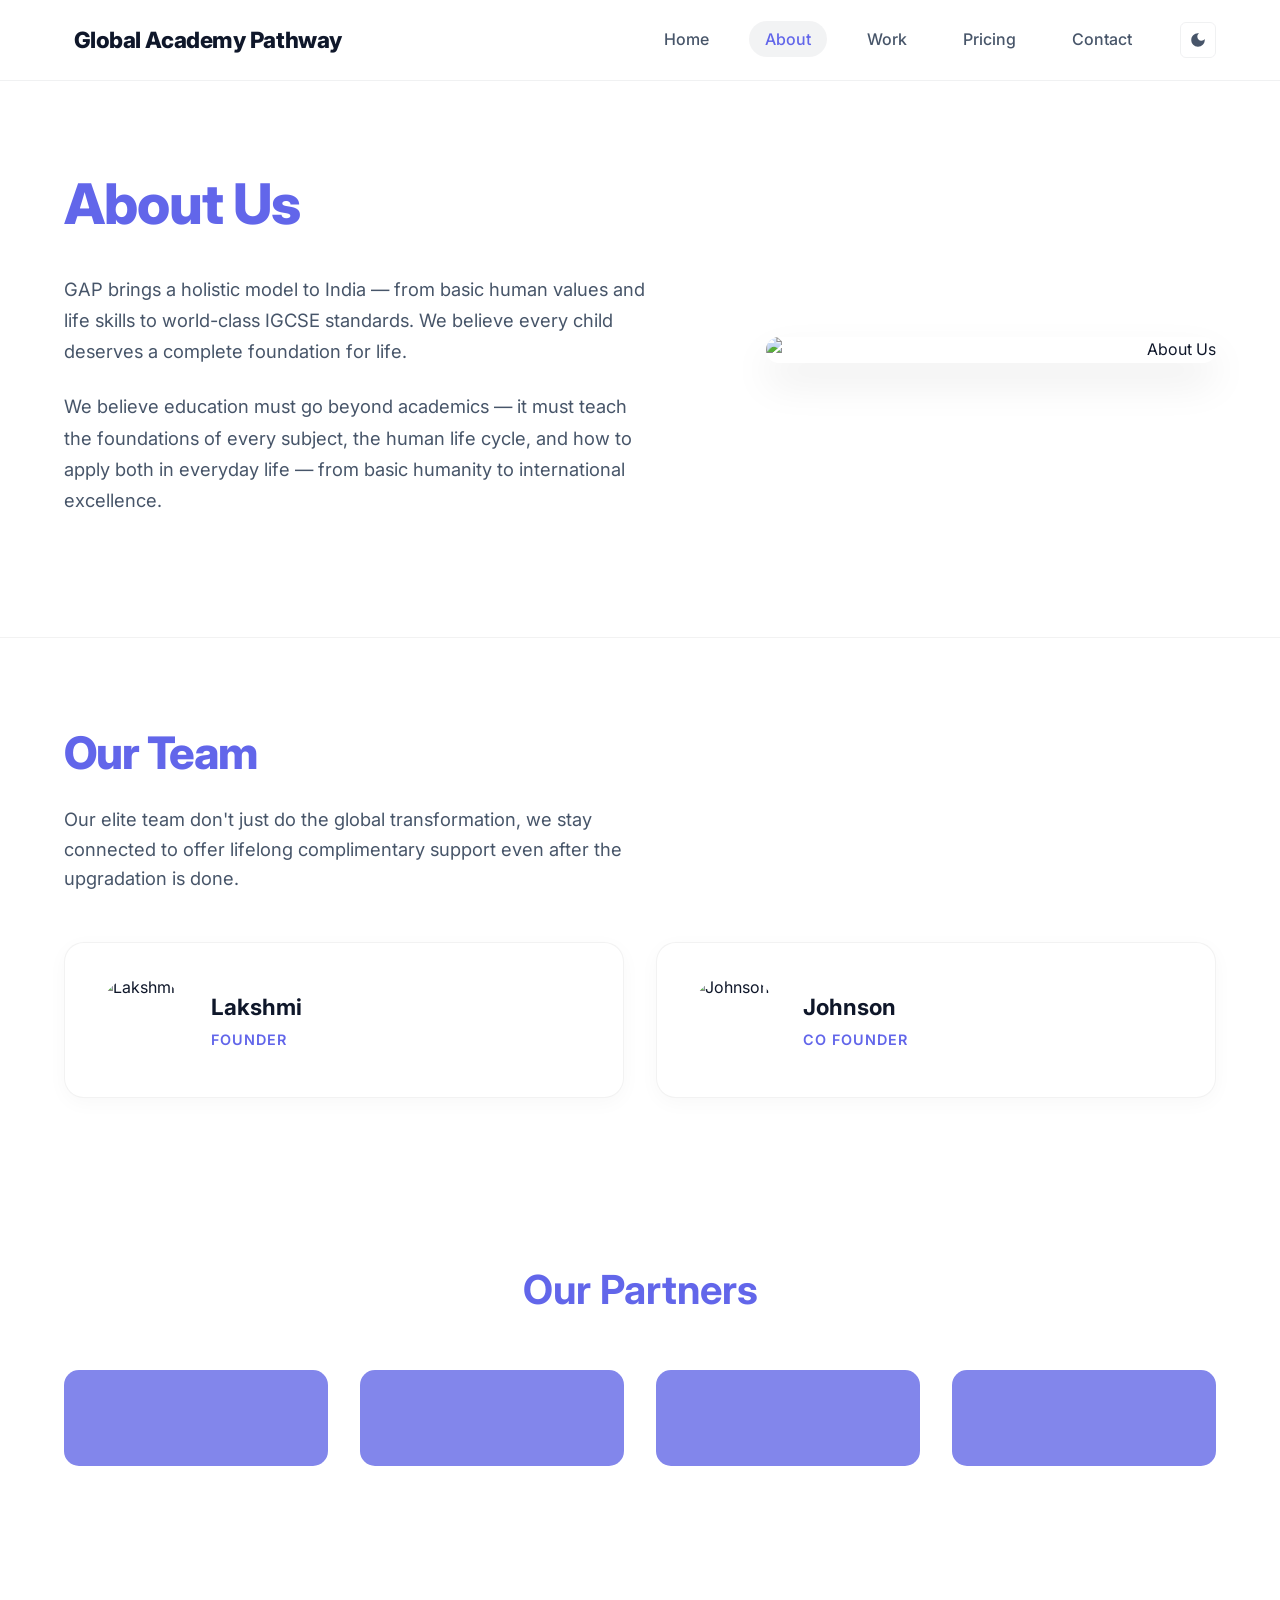
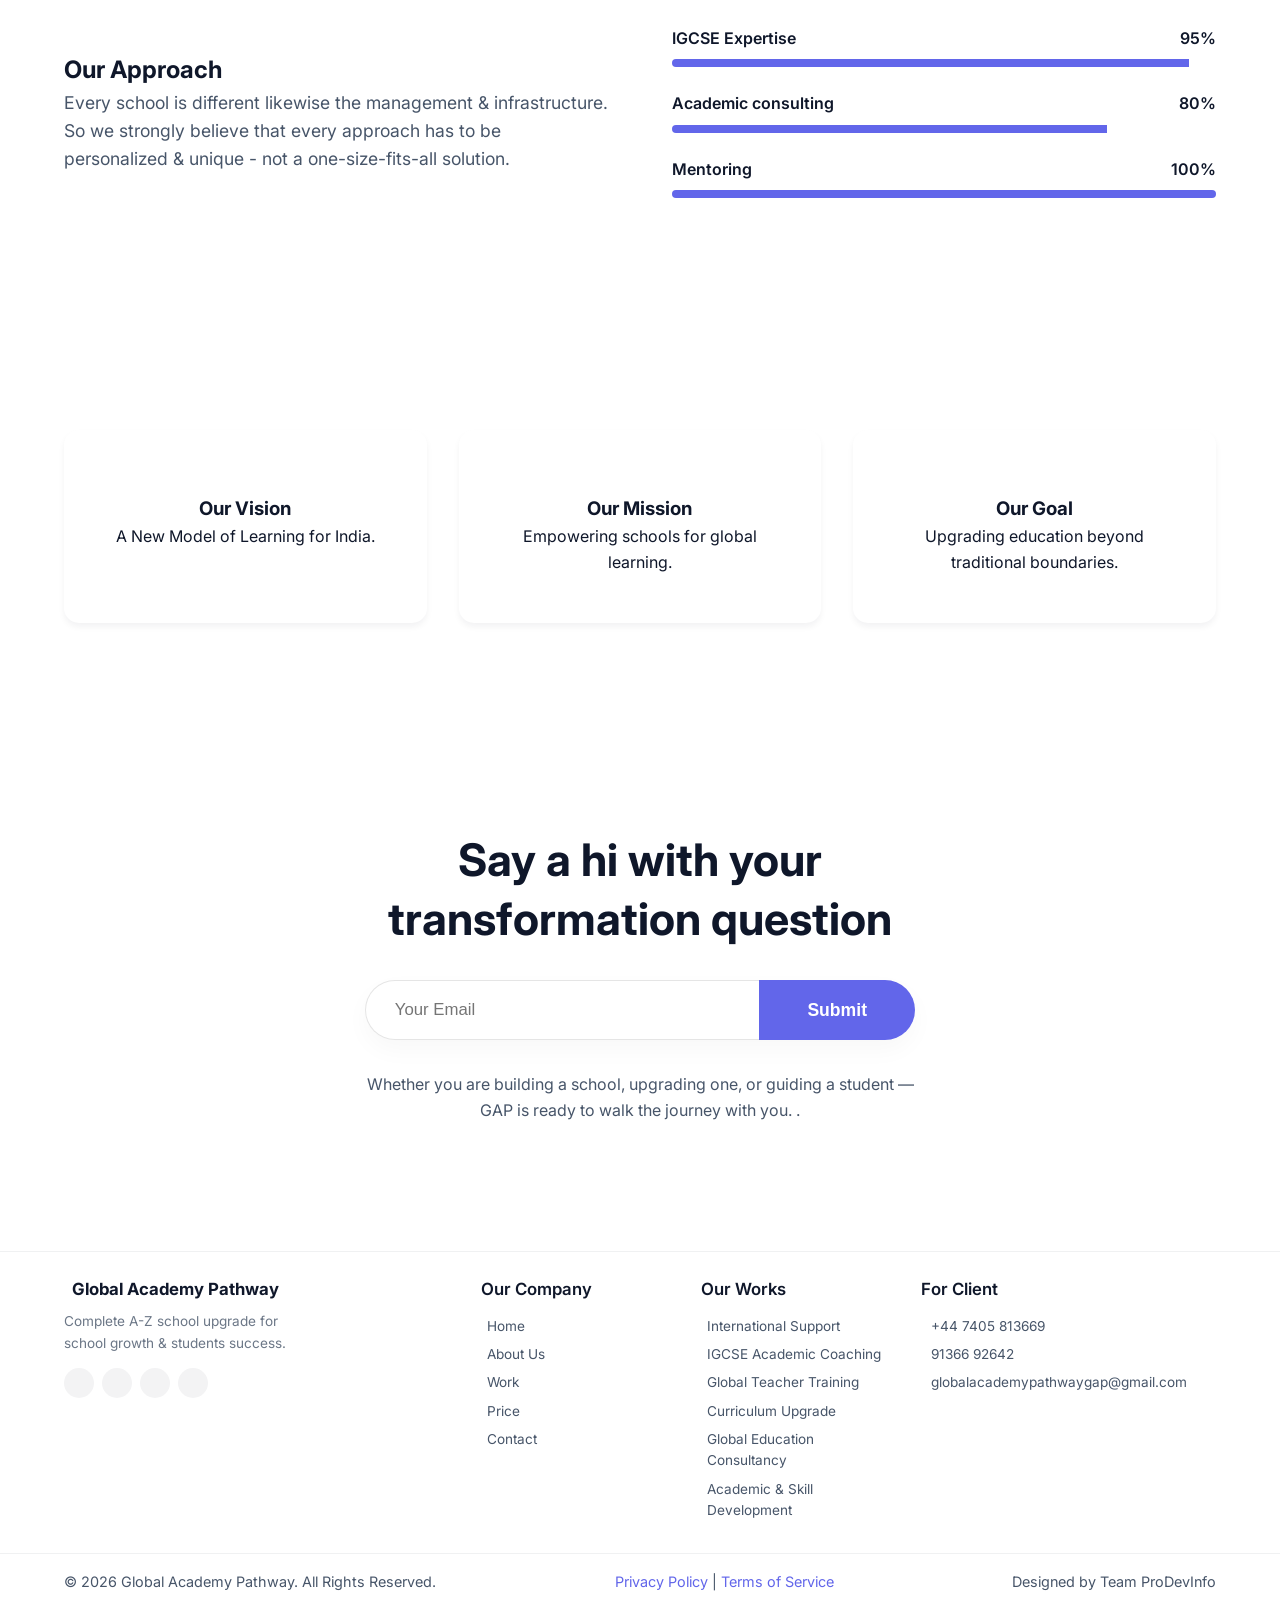
==== about.html @ 3bccf251 "gap first commit" ====
<!DOCTYPE html>
<html lang="en">

<head>
    <meta charset="UTF-8">
    <meta name="viewport" content="width=device-width, initial-scale=1.0">
    <title>Global Academy Pathway GAP - About Page</title>
    <meta name="Keywords" content="School upgradation">
    <meta name="Description" content="How to start a IGCSE school in India">
    <link rel="preconnect" href="https://fonts.googleapis.com">
    <link rel="preconnect" href="https://fonts.gstatic.com" crossorigin>
    <link href="https://fonts.googleapis.com/css2?family=Inter:wght@300;400;500;600;700&display=swap" rel="stylesheet">
    <script src="https://unpkg.com/@phosphor-icons/web"></script>
    <link rel="stylesheet" href="style.css">
    <style>
        .page-header {
            padding: 8rem 0 4rem;
            background-color: var(--secondary);
            text-align: center;
        }

        .page-header h1 {
            color: var(--primary);
            font-size: 3rem;
            margin-bottom: 1rem;
        }

        .content-section {
            padding: 5rem 0;
            background-color: var(--background);
        }

        .about-grid {
            display: grid;
            grid-template-columns: 1fr 1fr;
            gap: 4rem;
            align-items: center;
        }

        .about-text p {
            font-size: 1.1rem;
            color: var(--text-muted);
            margin-bottom: 1.5rem;
        }

        .team-grid,
        .partner-grid,
        .vision-grid {
            display: grid;
            grid-template-columns: repeat(auto-fit, minmax(250px, 1fr));
            gap: 2rem;
            text-align: center;
            margin-top: 3rem;
        }

        .team-card img {
            width: 150px;
            height: 150px;
            border-radius: 50%;
            object-fit: cover;
            margin-bottom: 1rem;
            border: 4px solid var(--secondary);
        }

        .partner-card {
            background: var(--primary-light);
            color: var(--white);
            padding: 3rem;
            border-radius: 15px;
            font-size: 3rem;
            transition: var(--transition);
        }

        .partner-card:hover {
            background: var(--primary);
            transform: translateY(-5px);
        }

        .progress-item {
            margin-bottom: 1.5rem;
        }

        .progress-header {
            display: flex;
            justify-content: space-between;
            margin-bottom: 0.5rem;
            font-weight: 600;
        }

        .progress-bar {
            height: 8px;
            background: var(--secondary);
            border-radius: 4px;
            overflow: hidden;
        }

        .progress-fill {
            height: 100%;
            background: var(--primary);
        }

        .vision-card {
            background: var(--white);
            padding: 3rem;
            border-radius: 15px;
            box-shadow: var(--shadow-sm);
        }

        .vision-card i {
            font-size: 3rem;
            color: var(--accent);
            margin-bottom: 1rem;
            display: block;
        }

        @media (max-width: 768px) {
            .about-grid {
                grid-template-columns: 1fr;
            }
        }
    </style>
</head>

<body>

    <!-- Header -->
    <header id="main_header" class="header">
        <div class="container header-container">
            <a class="brand" href="index.html">
                <i class="ph ph-buildings brand-icon"></i>
                <span class="brand-text">Global Academy Pathway</span>
            </a>
            <button class="menu-toggle" aria-label="Toggle navigation">
                <i class="ph ph-list"></i>
            </button>
            <nav class="nav-menu">
                <ul class="nav-list">
                    <li><a href="index.html" class="nav-link">Home</a></li>
                    <li><a href="about.html" class="nav-link active">About</a></li>
                    <li><a href="work.html" class="nav-link">Work</a></li>
                    <li><a href="pricing.html" class="nav-link">Pricing</a></li>
                    <li><a href="contact.html" class="nav-link">Contact</a></li>
                </ul>
                <div class="nav-icons">
                    <button class="theme-toggle" aria-label="Toggle Theme" id="theme-toggle">
                        <svg class="moon-icon" viewBox="0 0 24 24">
                            <path
                                d="M12 3c-4.97 0-9 4.03-9 9s4.03 9 9 9 9-4.03 9-9c0-.46-.04-.92-.1-1.36-.98 1.37-2.58 2.26-4.4 2.26-2.98 0-5.4-2.42-5.4-5.4 0-1.81.89-3.42 2.26-4.4-.44-.06-.9-.1-1.36-.1z" />
                        </svg>
                        <svg class="sun-icon" viewBox="0 0 24 24">
                            <path
                                d="M12 7c-2.76 0-5 2.24-5 5s2.24 5 5 5 5-2.24 5-5-2.24-5-5-5zM2 13h2c.55 0 1-.45 1-1s-.45-1-1-1H2c-.55 0-1 .45-1 1s.45 1 1 1zm18 0h2c.55 0 1-.45 1-1s-.45-1-1-1h-2c-.55 0-1 .45-1 1s.45 1 1 1zM11 2v2c0 .55.45 1 1 1s1-.45 1-1V2c0-.55-.45-1-1-1s-1 .45-1 1zm0 18v2c0 .55.45 1 1 1s1-.45 1-1v-2c0-.55-.45-1-1-1s-1 .45-1 1zM5.99 4.58c-.39-.39-1.03-.39-1.41 0s-.39 1.03 0 1.41l1.06 1.06c.39.39 1.03.39 1.41 0s.39-1.03 0-1.41L5.99 4.58zm12.37 12.37c-.39-.39-1.03-.39-1.41 0s-.39 1.03 0 1.41l1.06 1.06c.39.39 1.03.39 1.41 0s.39-1.03 0-1.41l-1.06-1.06zm-12.37 2.48l1.06-1.06c.39-.39.39-1.03 0-1.41s-1.03-.39-1.41 0l-1.06 1.06c-.39.39-.39 1.03 0 1.41s1.02.39 1.41 0zm13.43-13.43l1.06-1.06c.39-.39.39-1.03 0-1.41s-1.03-.39-1.41 0l-1.06 1.06c-.39.39-.39 1.03 0 1.41s1.03.39 1.41 0z" />
                        </svg>
                    </button>
                </div>
            </nav>
        </div>
    </header>

    <!-- About Hero Section -->
    <section class="content-section" style="padding-top: 10rem; padding-bottom: 6rem; background: linear-gradient(135deg, var(--background) 0%, var(--secondary) 100%); border-bottom: 1px solid rgba(0,0,0,0.05);">
        <div class="container about-grid" style="grid-template-columns: 1.2fr 1fr; gap: 4rem;">
            <div class="about-text" style="text-align: left;">
                <h1 style="color: var(--primary); font-size: 3.5rem; margin-bottom: 1.5rem; font-weight: 800; letter-spacing: -1px;">About Us</h1>
                <p style="font-size: 1.15rem; color: var(--text-muted); line-height: 1.7; margin-bottom: 1.5rem;">GAP brings a holistic model to India — from basic human values and life skills to world-class IGCSE standards. We believe every child deserves a complete foundation for life.</p>
                <p style="font-size: 1.15rem; color: var(--text-muted); line-height: 1.7;">We believe education must go beyond academics — it must teach the foundations of every subject, the human life cycle, and how to apply both in everyday life — from basic humanity to international excellence.</p>
            </div>
            <div class="about-img" style="text-align: right;">
                <img src="https://images.unsplash.com/photo-1524178232363-1fb2b075b655?q=80&w=2070&auto=format&fit=crop"
                    alt="About Us" style="width: 100%; max-width: 450px; border-radius: 24px; box-shadow: 0 20px 40px rgba(0,0,0,0.08); display: inline-block;">
            </div>
        </div>
    </section>

    <!-- Team Section -->
    <section class="content-section" style="background-color: var(--white);">
        <div class="container">
            <h2 style="text-align: left; color: var(--primary); font-size: 2.8rem; margin-bottom: 1rem; font-weight: 800; letter-spacing: -1px;">Our Team</h2>
            <p style="text-align: left; color: var(--text-muted); max-width: 600px; margin: 0 0 3rem 0; font-size: 1.15rem; line-height: 1.6;">Our elite team don't just do the global transformation, we stay connected to offer lifelong complimentary support even after the upgradation is done.</p>

            <div style="display: grid; grid-template-columns: repeat(auto-fit, minmax(320px, 1fr)); gap: 2rem;">
                <div style="background: var(--background); border: 1px solid rgba(0,0,0,0.05); border-radius: 20px; padding: 2rem; display: flex; align-items: center; gap: 1.5rem; transition: all 0.3s ease; box-shadow: 0 5px 20px rgba(0,0,0,0.03);" onmouseover="this.style.transform='translateY(-5px)'; this.style.boxShadow='0 15px 35px rgba(0,0,0,0.08)';" onmouseout="this.style.transform='translateY(0)'; this.style.boxShadow='0 5px 20px rgba(0,0,0,0.03)';">
                    <img src="https://images.unsplash.com/photo-1573496359142-b8d87734a5a2?q=80&w=1976&auto=format&fit=crop"
                        alt="Lakshmi" style="width: 90px; height: 90px; border-radius: 50%; object-fit: cover;">
                    <div>
                        <h3 style="font-size: 1.4rem; color: var(--text-main); margin-bottom: 0.2rem; font-weight: 700;">Lakshmi</h3>
                        <p style="color: var(--primary); font-weight: 600; font-size: 0.9rem; text-transform: uppercase; letter-spacing: 1px; margin: 0;">Founder</p>
                    </div>
                </div>
                <div style="background: var(--background); border: 1px solid rgba(0,0,0,0.05); border-radius: 20px; padding: 2rem; display: flex; align-items: center; gap: 1.5rem; transition: all 0.3s ease; box-shadow: 0 5px 20px rgba(0,0,0,0.03);" onmouseover="this.style.transform='translateY(-5px)'; this.style.boxShadow='0 15px 35px rgba(0,0,0,0.08)';" onmouseout="this.style.transform='translateY(0)'; this.style.boxShadow='0 5px 20px rgba(0,0,0,0.03)';">
                    <img src="https://images.unsplash.com/photo-1560250097-0b93528c311a?q=80&w=1974&auto=format&fit=crop"
                        alt="Johnson" style="width: 90px; height: 90px; border-radius: 50%; object-fit: cover;">
                    <div>
                        <h3 style="font-size: 1.4rem; color: var(--text-main); margin-bottom: 0.2rem; font-weight: 700;">Johnson</h3>
                        <p style="color: var(--primary); font-weight: 600; font-size: 0.9rem; text-transform: uppercase; letter-spacing: 1px; margin: 0;">Co Founder</p>
                    </div>
                </div>
            </div>
        </div>
    </section>

    <!-- Partners Section -->
    <section class="content-section" style="background-color: var(--secondary);">
        <div class="container">
            <h2 style="text-align: center; color: var(--primary); font-size: 2.5rem;">Our Partners</h2>
            <div class="partner-grid">
                <div class="partner-card"><i class="ph ph-buildings"></i></div>
                <div class="partner-card"><i class="ph ph-shield-check"></i></div>
                <div class="partner-card"><i class="ph ph-lightning"></i></div>
                <div class="partner-card"><i class="ph ph-plant"></i></div>
            </div>
        </div>
    </section>

    <!-- Approach Section -->
    <section class="content-section">
        <div class="container about-grid">
            <div class="about-text">
                <h2>Our Approach</h2>
                <p>Every school is different likewise the management & infrastructure. So we strongly believe that every
                    approach has to be personalized & unique - not a one-size-fits-all solution.</p>
            </div>
            <div class="progress-container">
                <div class="progress-item">
                    <div class="progress-header"><span>IGCSE Expertise</span><span>95%</span></div>
                    <div class="progress-bar">
                        <div class="progress-fill" style="width: 95%;"></div>
                    </div>
                </div>
                <div class="progress-item">
                    <div class="progress-header"><span>Academic consulting</span><span>80%</span></div>
                    <div class="progress-bar">
                        <div class="progress-fill" style="width: 80%;"></div>
                    </div>
                </div>
                <div class="progress-item">
                    <div class="progress-header"><span>Mentoring</span><span>100%</span></div>
                    <div class="progress-bar">
                        <div class="progress-fill" style="width: 100%;"></div>
                    </div>
                </div>
            </div>
        </div>
    </section>

    <!-- Vision Section -->
    <section class="content-section" style="background-color: var(--white);">
        <div class="container">
            <div class="vision-grid">
                <div class="vision-card">
                    <i class="ph-fill ph-lightbulb"></i>
                    <h3>Our Vision</h3>
                    <p>A New Model of Learning for India.</p>
                </div>
                <div class="vision-card">
                    <i class="ph-fill ph-arrows-clockwise"></i>
                    <h3>Our Mission</h3>
                    <p>Empowering schools for global learning.</p>
                </div>
                <div class="vision-card">
                    <i class="ph-fill ph-target"></i>
                    <h3>Our Goal</h3>
                    <p>Upgrading education beyond traditional boundaries.</p>
                </div>
            </div>
        </div>
    </section>

    <!-- Subscribe/Contact Section -->
    <section class="content-section" style="background-color: var(--background); padding: 8rem 0; text-align: center;">
        <div class="container">
            <h2 style="font-size: 2.8rem; color: var(--text-main); font-weight: 700; margin-bottom: 2rem; max-width: 600px; margin-left: auto; margin-right: auto; line-height: 1.3;">Say a hi with your<br>transformation question</h2>
            
            <div style="max-width: 550px; margin: 0 auto 2rem auto; position: relative; display: flex; box-shadow: 0 10px 25px rgba(0,0,0,0.03); border-radius: 50px;">
                <input type="email" placeholder="Your Email" style="flex-grow: 1; padding: 1.2rem 1.8rem; border: 1px solid rgba(0,0,0,0.1); border-top-left-radius: 50px; border-bottom-left-radius: 50px; border-right: none; font-size: 1.05rem; color: var(--text-main); outline: none; transition: all 0.3s ease; background: var(--white);" onfocus="this.style.borderColor='var(--primary)'" onblur="this.style.borderColor='rgba(0,0,0,0.1)'">
                <button style="background: var(--primary); color: white; border: none; border-top-right-radius: 50px; border-bottom-right-radius: 50px; padding: 0 3rem; font-weight: 600; font-size: 1.1rem; cursor: pointer; transition: all 0.3s ease; display: flex; align-items: center; justify-content: center;" onmouseover="this.style.backgroundColor='var(--accent-hover)';" onmouseout="this.style.backgroundColor='var(--primary)';">Submit</button>
            </div>
            
            <p style="color: var(--text-muted); font-size: 1rem; line-height: 1.6; max-width: 550px; margin: 0 auto;">Whether you are building a school, upgrading one, or guiding a student —<br>GAP is ready to walk the journey with you. .</p>
        </div>
    </section>

    <footer class="footer">
        <div class="container footer-grid">
            <!-- Col 1 -->
            <div class="footer-col brand-col">
                <a class="footer-brand" href="index.html">
                    <i class="ph ph-buildings"></i>
                    <span>Global Academy Pathway</span>
                </a>
                <p class="footer-desc">Complete A-Z school upgrade for<br>school growth & students success.</p>
                <div class="social-links">
                    <a href="http://facebook.com/" target="_blank"><i class="ph-fill ph-facebook-logo"></i></a>
                    <a href="https://www.linkedin.com/in/sajitha-j-24a366402/" target="_blank"><i
                            class="ph-fill ph-linkedin-logo"></i></a>
                    <a href="https://www.whatsapp.com/" target="_blank"><i class="ph-fill ph-whatsapp-logo"></i></a>
                    <a href="https://www.youtube.com/@GlobalAcademyPathwayGAP/" target="_blank"><i
                            class="ph-fill ph-youtube-logo"></i></a>
                </div>
            </div>

            <!-- Col 2 -->
            <div class="footer-col">
                <h3 class="footer-title">Our Company</h3>
                <ul class="footer-links">
                    <li><a href="index.html"><i class="ph ph-caret-right"></i> Home</a></li>
                    <li><a href="about.html"><i class="ph ph-caret-right"></i> About Us</a></li>
                    <li><a href="work.html"><i class="ph ph-caret-right"></i> Work</a></li>
                    <li><a href="pricing.html"><i class="ph ph-caret-right"></i> Price</a></li>
                    <li><a href="contact.html"><i class="ph ph-caret-right"></i> Contact</a></li>
                </ul>
            </div>

            <!-- Col 3 -->
            <div class="footer-col">
                <h3 class="footer-title">Our Works</h3>
                <ul class="footer-links">
                    <li><a href="index.html"><i class="ph ph-caret-right"></i> International Support</a></li>
                    <li><a href="index.html"><i class="ph ph-caret-right"></i> IGCSE Academic Coaching</a></li>
                    <li><a href="index.html"><i class="ph ph-caret-right"></i> Global Teacher Training</a></li>
                    <li><a href="index.html"><i class="ph ph-caret-right"></i> Curriculum Upgrade</a></li>
                    <li><a href="index.html"><i class="ph ph-caret-right"></i> Global Education Consultancy</a></li>
                    <li><a href="index.html"><i class="ph ph-caret-right"></i> Academic & Skill Development</a></li>
                </ul>
            </div>

            <!-- Col 4 -->
            <div class="footer-col">
                <h3 class="footer-title">For Client</h3>
                <ul class="footer-links contact-links">
                    <li><a href="tel:+447405813669"><i class="ph ph-phone"></i> +44 7405 813669</a></li>
                    <li><a href="tel:9136692642"><i class="ph ph-phone"></i> 91366 92642</a></li>
                    <li><a href="mailto:globalacademypathwaygap@gmail.com"><i class="ph ph-envelope-simple"></i>
                            globalacademypathwaygap@gmail.com</a></li>
                </ul>
            </div>
        </div>
        <div class="footer-bottom">
            <div class="container footer-bottom-container">
                <p>&copy; 2026 Global Academy Pathway. All Rights Reserved.</p>
                <div>
                    <a href="#">Privacy Policy</a> | <a href="#">Terms of Service</a>
                </div>
                <p>Designed by Team ProDevInfo</p>
            </div>
        </div>
    </footer>
    <script src="script.js"></script>
</body>

</html>
---- style.css ----
:root {
    /* Color Palette - Corporate Tech (CIPL Theme) */
    --primary: #6266ea;
    --primary-light: #8286eb;
    --secondary: #ffffff;
    --accent: #4347cf;
    --accent-hover: #3336b1;
    --background: #ffffff;
    --white: #ffffff;
    --text-main: #0f172a;
    --text-muted: #475569;
    --text-light: #94a3b8;

    --border-color: rgba(15, 23, 42, 0.06);
    --border-glow: rgba(37, 99, 235, 0.05);

    /* Typography */
    --font-main: 'Inter', sans-serif;

    /* Transitions & Shadows */
    --transition: all 0.3s cubic-bezier(0.25, 0.8, 0.25, 1);
    --transition-fast: 0.15s ease;
    --shadow-sm: 0 4px 6px rgba(15, 23, 42, 0.05);
    --shadow-md: 0 10px 15px rgba(15, 23, 42, 0.1);
    --shadow-lg: 0 20px 25px rgba(15, 23, 42, 0.15);
}

body.dark-mode {
    --primary: #3b82f6;
    --primary-light: #60a5fa;
    --secondary: #0f1422;
    --accent: #2563eb;
    --accent-hover: #3b82f6;
    --background: #0a0d16;
    --white: #0f1422;
    --text-main: #f8fafc;
    --text-muted: #94a3b8;
    --text-light: #64748b;
    --border-color: rgba(255, 255, 255, 0.06);
    --border-glow: rgba(37, 99, 235, 0.08);
    --shadow-sm: 0 4px 6px rgba(0, 0, 0, 0.2);
    --shadow-md: 0 10px 15px rgba(0, 0, 0, 0.3);
    --shadow-lg: 0 20px 25px rgba(0, 0, 0, 0.4);
}

/* Theme Toggle Styling */
.theme-toggle {
    background: none;
    border: 1px solid var(--border-color);
    width: 36px;
    height: 36px;
    border-radius: 6px;
    cursor: pointer;
    display: flex;
    align-items: center;
    justify-content: center;
    color: var(--text-muted);
    transition: all var(--transition-fast);
    position: relative;
    overflow: hidden;
}

.theme-toggle:hover {
    color: var(--text-main);
    background-color: rgba(255, 255, 255, 0.04);
    border-color: var(--primary);
}

body:not(.dark-mode) .theme-toggle:hover {
    background-color: rgba(0, 0, 0, 0.03);
}

.theme-toggle svg {
    position: absolute;
    width: 18px;
    height: 18px;
    fill: currentColor;
    transition: transform 0.5s cubic-bezier(0.4, 0, 0.2, 1), opacity 0.5s ease;
}

/* Light mode state */
.theme-toggle .moon-icon {
    transform: rotate(0) scale(1);
    opacity: 1;
}

.theme-toggle .sun-icon {
    transform: rotate(90deg) scale(0);
    opacity: 0;
}

/* Dark mode state */
body.dark-mode .theme-toggle .moon-icon {
    transform: rotate(-90deg) scale(0);
    opacity: 0;
}

body.dark-mode .theme-toggle .sun-icon {
    transform: rotate(0) scale(1);
    opacity: 1;
}

* {
    margin: 0;
    padding: 0;
    box-sizing: border-box;
}

body {
    font-family: var(--font-main);
    color: var(--text-main);
    background-color: var(--background);
    line-height: 1.6;
    overflow-x: hidden;
}

a {
    text-decoration: none;
    color: inherit;
    transition: var(--transition);
}

ul {
    list-style: none;
}

.container {
    width: 100%;
    max-width: 1200px;
    margin: 0 auto;
    padding: 0 1.5rem;
}

.btn {
    display: inline-block;
    padding: 0.8rem 2rem;
    border-radius: 50px;
    font-weight: 600;
    text-transform: uppercase;
    letter-spacing: 1px;
    font-size: 0.9rem;
    cursor: pointer;
    transition: var(--transition);
    border: 2px solid transparent;
}

.btn-primary {
    background-color: var(--primary);
    color: var(--white);
    border-color: var(--primary);
}

.btn-primary:hover {
    background-color: var(--primary-light);
    border-color: var(--primary-light);
    transform: translateY(-3px);
    box-shadow: 0 10px 20px rgba(98, 102, 234, 0.3);
}

.btn-secondary {
    background-color: var(--white);
    color: var(--primary);
    border-color: var(--white);
}

.btn-secondary:hover {
    background-color: var(--secondary);
    color: var(--primary);
    transform: translateY(-3px);
}

/* Header */
.header {
    background-color: rgba(255, 255, 255, 0.85);
    backdrop-filter: blur(12px);
    -webkit-backdrop-filter: blur(12px);
    border-bottom: 1px solid var(--border-color);
    position: fixed;
    width: 100%;
    top: 0;
    z-index: 1000;
    transition: all var(--transition-fast);
}

body.dark-mode .header {
    background-color: rgba(10, 13, 22, 0.85);
}

.header.scrolled {
    box-shadow: var(--shadow-sm);
}

.header-container {
    display: flex;
    justify-content: space-between;
    align-items: center;
    height: 80px;
    transition: var(--transition-fast);
}

.header.scrolled .header-container {
    height: 65px;
}

.brand {
    display: flex;
    align-items: center;
    gap: 0.6rem;
    font-size: 1.4rem;
    font-weight: 800;
    letter-spacing: -0.02em;
    color: var(--text-main);
    text-decoration: none;
    transition: var(--transition-fast);
}

.brand-icon {
    font-size: 1.8rem;
    color: var(--primary);
    filter: drop-shadow(0 2px 5px rgba(37, 99, 235, 0.3));
}

.menu-toggle {
    display: none;
    background: none;
    border: none;
    font-size: 1.8rem;
    color: var(--primary);
    cursor: pointer;
}

.nav-menu {
    display: flex;
    align-items: center;
    gap: 2rem;
}

.nav-list {
    display: flex;
    gap: 1.5rem;
}

.nav-link {
    font-weight: 500;
    color: var(--text-muted);
    padding: 0.5rem 1rem;
    border-radius: 50px;
}

.nav-link:hover,
.nav-link.active {
    color: var(--primary);
    background-color: rgba(10, 25, 47, 0.05);
}

.nav-icons {
    display: flex;
    gap: 1rem;
}

.icon-link {
    color: var(--primary);
    font-size: 1.4rem;
}

.icon-link:hover {
    color: var(--accent);
}

/* Hero Carousel */
.hero {
    position: relative;
    height: 100vh;
    min-height: 600px;
    overflow: hidden;
    background-color: var(--background);
}

.hero-carousel {
    height: 100%;
    width: 100%;
    position: relative;
}

.hero-slide {
    position: absolute;
    top: 0;
    left: 0;
    width: 100%;
    height: 100%;
    opacity: 0;
    transition: opacity 0.8s ease-in-out;
    display: flex;
    align-items: center;
    background-size: cover;
    background-position: center;
}

.hero-slide::before {
    content: '';
    position: absolute;
    top: 0;
    left: 0;
    width: 100%;
    height: 100%;
    background: rgba(255, 255, 255, 0.9);
    transition: var(--transition);
}

body.dark-mode .hero-slide::before {
    background: rgba(10, 13, 22, 0.9);
}

.hero-slide:nth-child(1) {
    background-image: url('https://images.unsplash.com/photo-1523050854058-8df90110c9f1?q=80&w=2070&auto=format&fit=crop');
}

.hero-slide:nth-child(2) {
    background-image: url('https://images.unsplash.com/photo-1541339907198-e08756dedf3f?q=80&w=2070&auto=format&fit=crop');
}

.hero-slide:nth-child(3) {
    background-image: url('https://images.unsplash.com/photo-1511629091441-ee46146481b6?q=80&w=2070&auto=format&fit=crop');
}

.hero-slide.active {
    opacity: 1;
    z-index: 1;
}

.hero-content {
    position: relative;
    z-index: 2;
}

.hero-text-wrapper {
    max-width: 700px;
    color: var(--text-main);
    transform: translateY(30px);
    opacity: 0;
    transition: all 0.8s ease 0.3s;
}

.hero-slide.active .hero-text-wrapper {
    transform: translateY(0);
    opacity: 1;
}

.hero-title {
    font-size: 3.5rem;
    font-weight: 300;
    margin-bottom: 1.5rem;
    line-height: 1.2;
}

.hero-title strong {
    font-weight: 700;
    color: var(--primary);
}

.hero-subtitle {
    font-size: 1.2rem;
    color: var(--text-muted);
    margin-bottom: 2rem;
    font-weight: 300;
}

.hero-controls {
    position: absolute;
    bottom: 50px;
    right: 50px;
    z-index: 10;
    display: flex;
    gap: 1rem;
}

.hero-controls button {
    background: rgba(255, 255, 255, 0.1);
    border: 1px solid rgba(255, 255, 255, 0.2);
    color: var(--white);
    width: 50px;
    height: 50px;
    border-radius: 50%;
    cursor: pointer;
    font-size: 1.5rem;
    display: flex;
    align-items: center;
    justify-content: center;
    transition: var(--transition);
    backdrop-filter: blur(5px);
}

.hero-controls button:hover {
    background: var(--accent);
    color: var(--primary);
    border-color: var(--accent);
}

.hero-indicators {
    position: absolute;
    bottom: 30px;
    left: 50%;
    transform: translateX(-50%);
    z-index: 10;
    display: flex;
    gap: 0.5rem;
}

.indicator {
    width: 12px;
    height: 12px;
    border-radius: 50%;
    background: rgba(255, 255, 255, 0.3);
    cursor: pointer;
    transition: var(--transition);
}

.indicator.active {
    background: var(--accent);
    width: 30px;
    border-radius: 10px;
}

/* Capabilities Section */
.capabilities {
    padding: 6rem 0;
    background-color: var(--white);
}

.capabilities-header {
    display: flex;
    align-items: flex-start;
    gap: 2rem;
    margin-bottom: 2rem;
}

.icon-wrapper {
    background-color: var(--secondary);
    width: 60px;
    height: 60px;
    border-radius: 50%;
    display: flex;
    align-items: center;
    justify-content: center;
    color: var(--primary);
    font-size: 2rem;
    flex-shrink: 0;
}

.header-text h2 {
    font-size: 2rem;
    color: var(--primary);
    margin-bottom: 0.5rem;
}

.header-text h3 {
    font-size: 1.5rem;
    color: var(--text-muted);
    font-weight: 300;
}

.capabilities-desc {
    max-width: 800px;
    margin-left: 80px;
    /* Align with text */
    color: var(--text-muted);
    font-size: 1.1rem;
    margin-bottom: 3rem;
}

.filter-wrapper {
    background-color: var(--background);
    padding: 2rem;
    border-radius: 20px;
    margin-bottom: 3rem;
}

.filter-list {
    display: flex;
    justify-content: center;
    flex-wrap: wrap;
    gap: 1rem;
}

.filter-btn {
    background: transparent;
    border: 2px solid var(--primary);
    color: var(--primary);
    padding: 0.6rem 2rem;
    border-radius: 50px;
    cursor: pointer;
    font-weight: 600;
    transition: var(--transition);
}

.filter-btn:hover,
.filter-btn.active {
    background: var(--primary);
    color: var(--white);
    box-shadow: var(--shadow-md);
}

.grid {
    display: grid;
    grid-template-columns: repeat(auto-fit, minmax(280px, 1fr));
    gap: 2rem;
}

.card {
    position: relative;
    border-radius: 15px;
    overflow: hidden;
    height: 350px;
    box-shadow: var(--shadow-sm);
    transition: var(--transition);
}

.card:hover {
    transform: translateY(-10px);
    box-shadow: var(--shadow-lg);
}

.card-bg {
    position: absolute;
    top: 0;
    left: 0;
    width: 100%;
    height: 100%;
    background-size: cover;
    background-position: center;
    transition: transform 0.8s ease;
}

.card:hover .card-bg {
    transform: scale(1.1);
}

.card-content {
    position: absolute;
    bottom: 0;
    left: 0;
    width: 100%;
    padding: 2rem;
    color: var(--white);
    z-index: 2;
}

.badge {
    display: inline-block;
    padding: 0.4rem 1.2rem;
    background-color: rgba(255, 255, 255, 0.2);
    backdrop-filter: blur(5px);
    border: 1px solid rgba(255, 255, 255, 0.3);
    border-radius: 50px;
    font-size: 0.85rem;
    font-weight: 600;
    margin-bottom: 1rem;
}

.card-content p {
    font-size: 1.1rem;
    font-weight: 500;
    line-height: 1.4;
}

.cap-card.hide {
    display: none;
}

/* CTA Section */
.cta-section {
    background-color: var(--primary);
    padding: 5rem 0;
    position: relative;
    overflow: hidden;
}

.cta-section::after {
    content: '';
    position: absolute;
    top: 0;
    right: 0;
    width: 50%;
    height: 100%;
    background: linear-gradient(135deg, transparent, rgba(255, 255, 255, 0.1));
    pointer-events: none;
}

.cta-container {
    display: flex;
    align-items: center;
    justify-content: space-between;
    flex-wrap: wrap;
    gap: 2rem;
}

.cta-icon {
    font-size: 4rem;
    color: var(--accent);
}

.cta-text {
    flex: 1;
    min-width: 300px;
    color: var(--white);
}

.cta-text h3 {
    font-size: 2rem;
    font-weight: 300;
    margin-bottom: 0.5rem;
}

.cta-text p {
    color: var(--secondary);
    font-size: 1.2rem;
}

/* Recent Work */
.recent-work {
    padding: 6rem 0;
    background-color: var(--background);
}

.section-title {
    text-align: center;
    font-size: 2.5rem;
    color: var(--primary);
    margin-bottom: 4rem;
    font-weight: 700;
}

.work-card .card-content {
    background: transparent;
}

.work-card .card-content.text-dark {
    color: var(--primary);
}

.work-card .card-content.text-dark .work-title {
    color: var(--primary);
}

.work-card .card-content.text-dark p {
    color: var(--text-muted);
}

.work-title {
    font-size: 1.3rem;
    font-weight: 600;
    margin-bottom: 0.5rem;
}

.card-link {
    position: absolute;
    top: 0;
    left: 0;
    width: 100%;
    height: 100%;
    z-index: 10;
}

/* Footer */
.footer {
    background-color: var(--background);
    color: var(--text-main);
    padding-top: 1.5rem;
    border-top: 1px solid var(--border-color);
}

.footer-grid {
    display: grid;
    grid-template-columns: 2fr 1fr 1fr 1.5fr;
    gap: 1.5rem;
    margin-bottom: 1.5rem;
}

.footer-brand {
    display: flex;
    align-items: center;
    gap: 0.5rem;
    color: var(--text-main);
    font-size: 1.05rem;
    font-weight: 700;
    margin-bottom: 0.5rem;
}

.footer-brand i {
    color: var(--primary);
    font-size: 1.2rem;
}

.footer-desc {
    margin-bottom: 0.8rem;
    font-size: 0.85rem;
    opacity: 0.8;
    color: var(--text-muted);
}

.social-links {
    display: flex;
    gap: 0.5rem;
}

.social-links a {
    color: var(--text-main);
    background-color: rgba(10, 25, 47, 0.05);
    width: 30px;
    height: 30px;
    display: flex;
    align-items: center;
    justify-content: center;
    border-radius: 50%;
    font-size: 1rem;
    transition: var(--transition);
}

body.dark-mode .social-links a {
    background-color: rgba(255, 255, 255, 0.05);
    color: var(--text-main);
}

.social-links a:hover {
    background-color: var(--primary);
    color: #ffffff;
    transform: translateY(-3px);
}

.footer-title {
    color: var(--text-main);
    font-size: 1.05rem;
    margin-bottom: 0.8rem;
    font-weight: 600;
}

.footer-links li {
    margin-bottom: 0.4rem;
}

.footer-links a {
    display: flex;
    align-items: center;
    gap: 0.4rem;
    color: var(--text-muted);
    transition: var(--transition);
    font-size: 0.85rem;
}

.footer-links a:hover {
    color: var(--primary);
    transform: translateX(5px);
}

.footer-links i {
    font-size: 0.8rem;
    color: var(--primary);
}

.contact-links a {
    gap: 0.6rem;
}

.contact-links i {
    font-size: 1rem;
}

.footer-bottom {
    background-color: var(--secondary);
    padding: 1rem 0;
    color: var(--text-muted);
    border-top: 1px solid var(--border-color);
}

.footer-bottom-container {
    display: flex;
    justify-content: space-between;
    align-items: center;
    font-size: 0.9rem;
}

.footer-bottom a {
    color: var(--primary);
}

/* Responsive Design */
@media (max-width: 992px) {
    .footer-grid {
        grid-template-columns: repeat(2, 1fr);
    }

    .hero-title {
        font-size: 2.8rem;
    }
}

@media (max-width: 768px) {
    .menu-toggle {
        display: block;
    }

    .nav-menu {
        position: fixed;
        top: 80px;
        left: -100%;
        width: 100%;
        height: calc(100vh - 80px);
        background-color: var(--white);
        flex-direction: column;
        justify-content: center;
        transition: var(--transition);
    }

    .nav-menu.active {
        left: 0;
    }

    .nav-list {
        flex-direction: column;
        align-items: center;
        gap: 2rem;
        font-size: 1.2rem;
    }

    .header.scrolled .nav-menu {
        top: 60px;
        height: calc(100vh - 60px);
    }

    .hero-title {
        font-size: 2.2rem;
    }

    .capabilities-header {
        flex-direction: column;
        align-items: center;
        text-align: center;
    }

    .capabilities-desc {
        margin-left: 0;
        text-align: center;
    }

    .cta-container {
        flex-direction: column;
        text-align: center;
    }

    .footer-grid {
        grid-template-columns: 1fr;
    }

    .footer-bottom-container {
        flex-direction: column;
        gap: 1rem;
        text-align: center;
    }
}
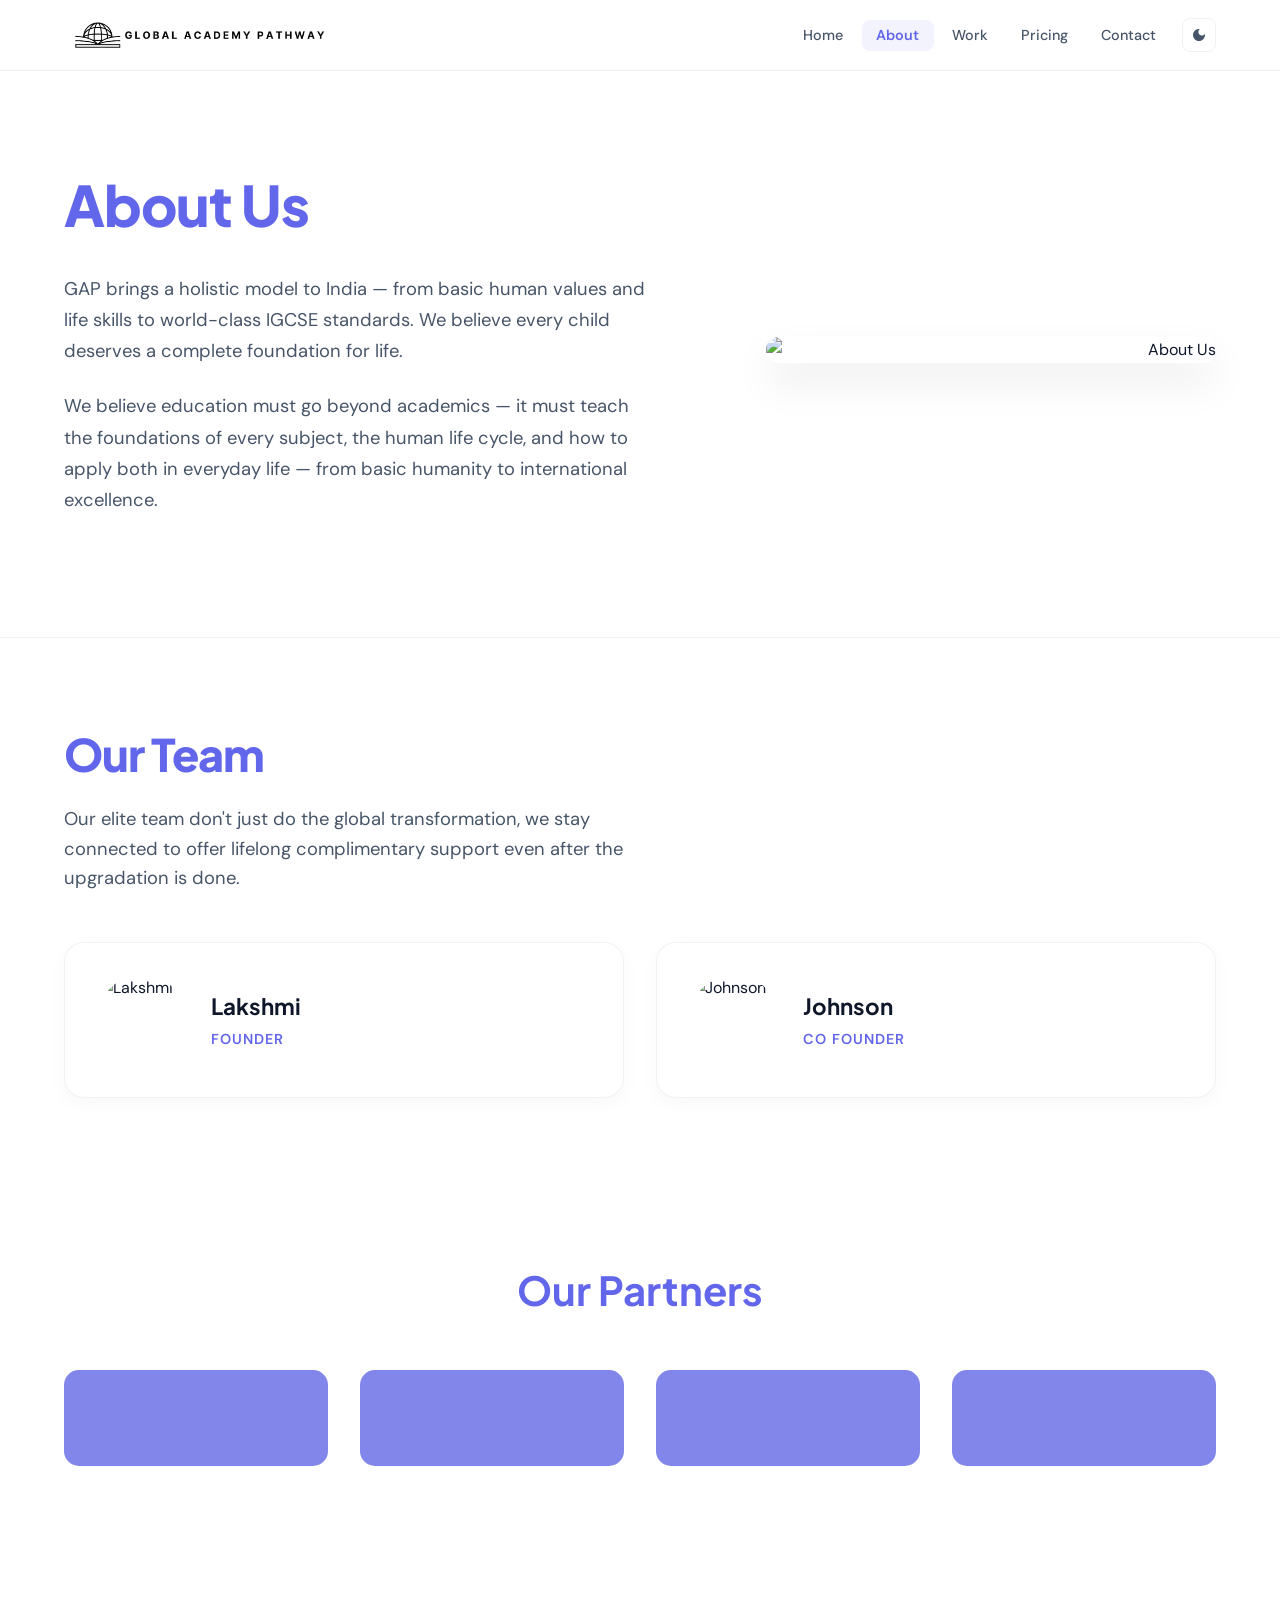
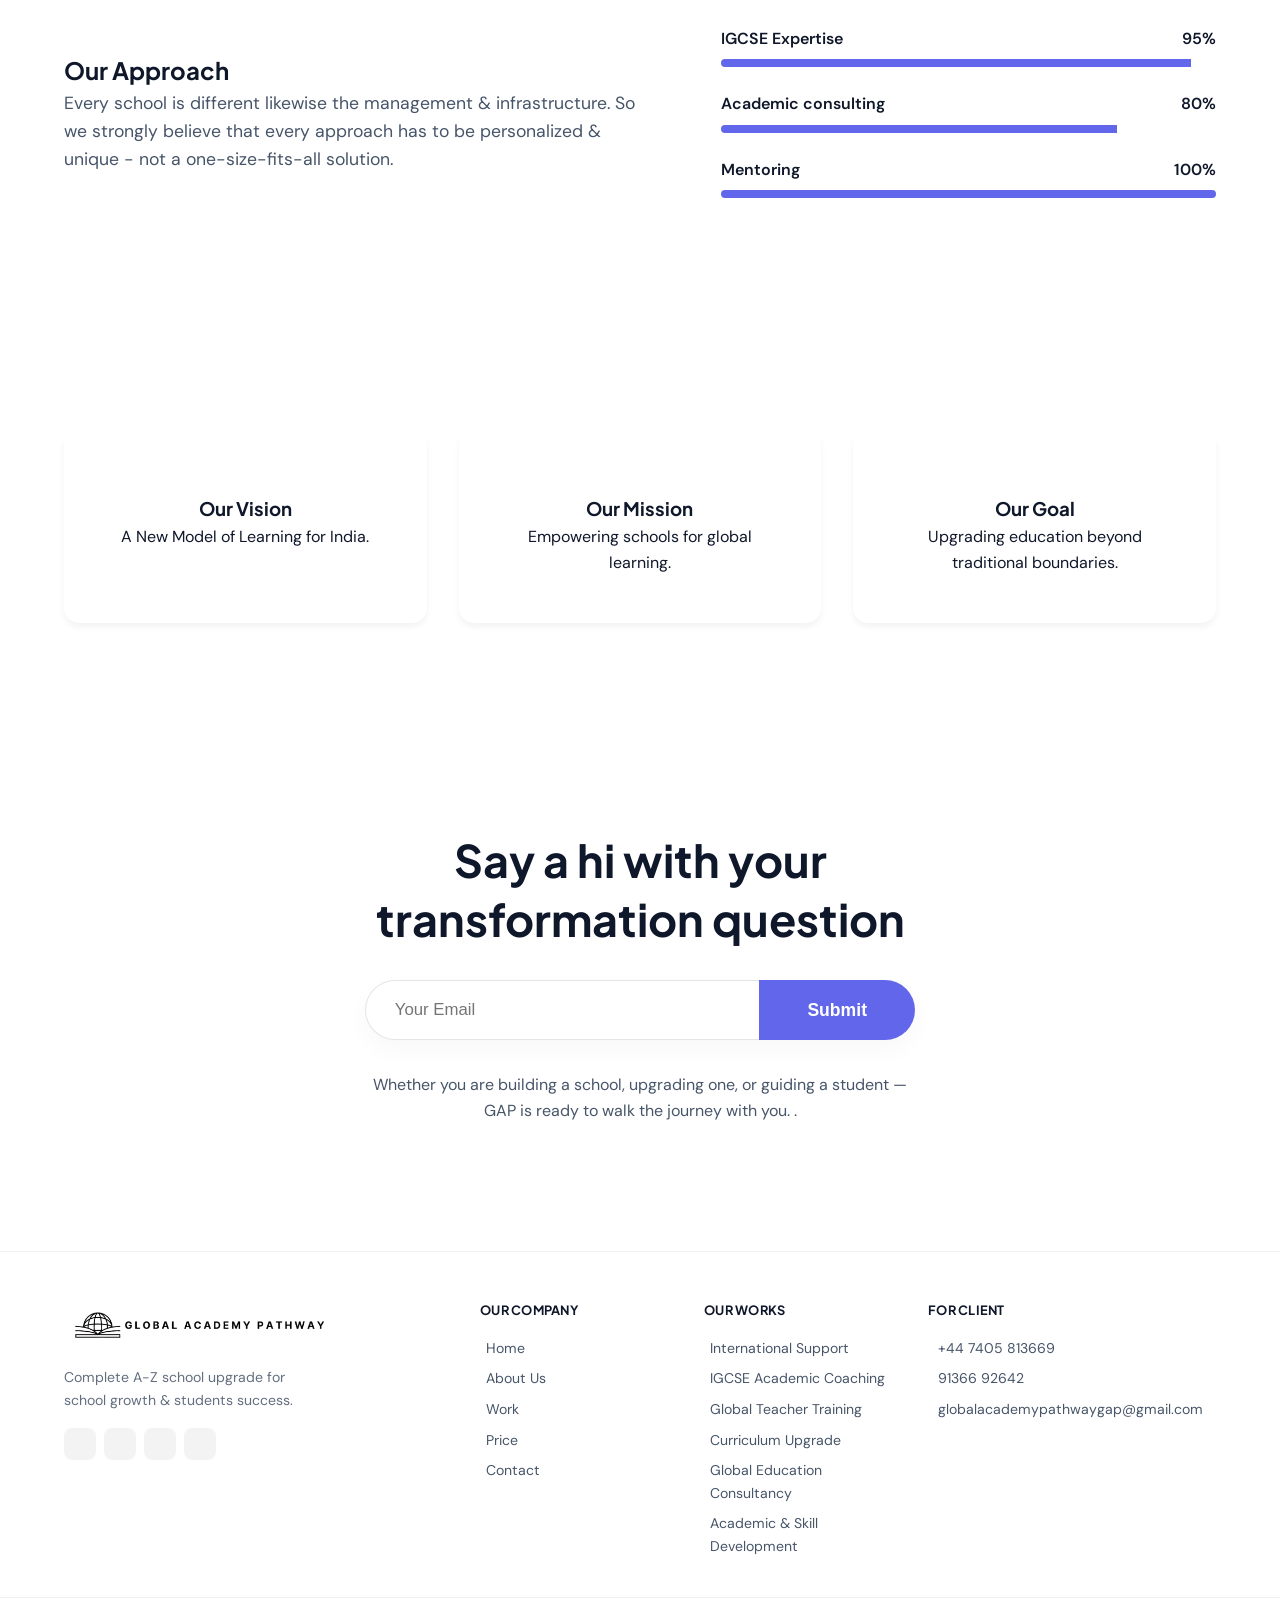
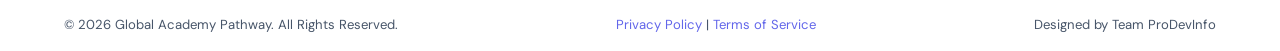
==== commit 0feaca42: "gap updated" ====
--- a/about.html
+++ b/about.html
@@ -9,7 +9,7 @@
     <meta name="Description" content="How to start a IGCSE school in India">
     <link rel="preconnect" href="https://fonts.googleapis.com">
     <link rel="preconnect" href="https://fonts.gstatic.com" crossorigin>
-    <link href="https://fonts.googleapis.com/css2?family=Inter:wght@300;400;500;600;700&display=swap" rel="stylesheet">
+    <link href="https://fonts.googleapis.com/css2?family=DM+Sans:opsz,wght@9..40,300;9..40,400;9..40,500;9..40,600;9..40,700&family=Plus+Jakarta+Sans:wght@400;500;600;700;800&display=swap" rel="stylesheet">
     <script src="https://unpkg.com/@phosphor-icons/web"></script>
     <link rel="stylesheet" href="style.css">
     <style>
@@ -32,7 +32,7 @@
 
         .about-grid {
             display: grid;
-            grid-template-columns: 1fr 1fr;
+            grid-template-columns: 1.2fr 1fr;
             gap: 4rem;
             align-items: center;
         }
@@ -113,9 +113,96 @@
             display: block;
         }
 
+        .subscribe-form {
+            max-width: 550px;
+            margin: 0 auto 2rem auto;
+            position: relative;
+            display: flex;
+            box-shadow: 0 10px 25px rgba(0, 0, 0, 0.03);
+            border-radius: 50px;
+            background: var(--white);
+        }
+
+        .subscribe-input {
+            flex-grow: 1;
+            padding: 1.2rem 1.8rem;
+            border: 1px solid rgba(0, 0, 0, 0.1);
+            border-top-left-radius: 50px;
+            border-bottom-left-radius: 50px;
+            border-right: none;
+            font-size: 1.05rem;
+            color: var(--text-main);
+            outline: none;
+            transition: all 0.3s ease;
+            background: transparent;
+            min-width: 0;
+        }
+
+        .subscribe-input:focus {
+            border-color: var(--primary);
+        }
+
+        .subscribe-btn {
+            background: var(--primary);
+            color: white;
+            border: none;
+            border-top-right-radius: 50px;
+            border-bottom-right-radius: 50px;
+            padding: 0 3rem;
+            font-weight: 600;
+            font-size: 1.1rem;
+            cursor: pointer;
+            transition: all 0.3s ease;
+            display: flex;
+            align-items: center;
+            justify-content: center;
+        }
+
+        .subscribe-btn:hover {
+            background-color: var(--accent-hover);
+        }
+
         @media (max-width: 768px) {
             .about-grid {
                 grid-template-columns: 1fr;
+            }
+
+            .about-hero-title {
+                font-size: 2.5rem !important;
+            }
+
+            .subscribe-title {
+                font-size: 2.2rem !important;
+            }
+        }
+
+        @media (max-width: 576px) {
+            .about-hero-title {
+                font-size: 2rem !important;
+            }
+
+            .subscribe-title {
+                font-size: 1.8rem !important;
+            }
+
+            .subscribe-form {
+                flex-direction: column;
+                border-radius: 15px;
+                box-shadow: none;
+                background: transparent;
+                gap: 1rem;
+            }
+
+            .subscribe-input {
+                border-radius: 12px;
+                border-right: 1px solid rgba(0, 0, 0, 0.1);
+                background: var(--white);
+            }
+
+            .subscribe-btn {
+                border-radius: 12px;
+                padding: 1rem;
+                width: 100%;
             }
         }
     </style>
@@ -127,12 +214,9 @@
     <header id="main_header" class="header">
         <div class="container header-container">
             <a class="brand" href="index.html">
-                <i class="ph ph-buildings brand-icon"></i>
-                <span class="brand-text">Global Academy Pathway</span>
+                <img src="logo-black.png" alt="GAP" class="brand-logo logo-light">
+                <img src="logo-white.png" alt="GAP" class="brand-logo logo-dark">
             </a>
-            <button class="menu-toggle" aria-label="Toggle navigation">
-                <i class="ph ph-list"></i>
-            </button>
             <nav class="nav-menu">
                 <ul class="nav-list">
                     <li><a href="index.html" class="nav-link">Home</a></li>
@@ -141,33 +225,42 @@
                     <li><a href="pricing.html" class="nav-link">Pricing</a></li>
                     <li><a href="contact.html" class="nav-link">Contact</a></li>
                 </ul>
-                <div class="nav-icons">
-                    <button class="theme-toggle" aria-label="Toggle Theme" id="theme-toggle">
-                        <svg class="moon-icon" viewBox="0 0 24 24">
-                            <path
-                                d="M12 3c-4.97 0-9 4.03-9 9s4.03 9 9 9 9-4.03 9-9c0-.46-.04-.92-.1-1.36-.98 1.37-2.58 2.26-4.4 2.26-2.98 0-5.4-2.42-5.4-5.4 0-1.81.89-3.42 2.26-4.4-.44-.06-.9-.1-1.36-.1z" />
-                        </svg>
-                        <svg class="sun-icon" viewBox="0 0 24 24">
-                            <path
-                                d="M12 7c-2.76 0-5 2.24-5 5s2.24 5 5 5 5-2.24 5-5-2.24-5-5-5zM2 13h2c.55 0 1-.45 1-1s-.45-1-1-1H2c-.55 0-1 .45-1 1s.45 1 1 1zm18 0h2c.55 0 1-.45 1-1s-.45-1-1-1h-2c-.55 0-1 .45-1 1s.45 1 1 1zM11 2v2c0 .55.45 1 1 1s1-.45 1-1V2c0-.55-.45-1-1-1s-1 .45-1 1zm0 18v2c0 .55.45 1 1 1s1-.45 1-1v-2c0-.55-.45-1-1-1s-1 .45-1 1zM5.99 4.58c-.39-.39-1.03-.39-1.41 0s-.39 1.03 0 1.41l1.06 1.06c.39.39 1.03.39 1.41 0s.39-1.03 0-1.41L5.99 4.58zm12.37 12.37c-.39-.39-1.03-.39-1.41 0s-.39 1.03 0 1.41l1.06 1.06c.39.39 1.03.39 1.41 0s.39-1.03 0-1.41l-1.06-1.06zm-12.37 2.48l1.06-1.06c.39-.39.39-1.03 0-1.41s-1.03-.39-1.41 0l-1.06 1.06c-.39.39-.39 1.03 0 1.41s1.02.39 1.41 0zm13.43-13.43l1.06-1.06c.39-.39.39-1.03 0-1.41s-1.03-.39-1.41 0l-1.06 1.06c-.39.39-.39 1.03 0 1.41s1.03.39 1.41 0z" />
-                        </svg>
-                    </button>
-                </div>
             </nav>
+            <div class="header-right">
+                <button class="theme-toggle" aria-label="Toggle Theme" id="theme-toggle">
+                    <svg class="moon-icon" viewBox="0 0 24 24">
+                        <path d="M12 3c-4.97 0-9 4.03-9 9s4.03 9 9 9 9-4.03 9-9c0-.46-.04-.92-.1-1.36-.98 1.37-2.58 2.26-4.4 2.26-2.98 0-5.4-2.42-5.4-5.4 0-1.81.89-3.42 2.26-4.4-.44-.06-.9-.1-1.36-.1z" />
+                    </svg>
+                    <svg class="sun-icon" viewBox="0 0 24 24">
+                        <path d="M12 7c-2.76 0-5 2.24-5 5s2.24 5 5 5 5-2.24 5-5-2.24-5-5-5zM2 13h2c.55 0 1-.45 1-1s-.45-1-1-1H2c-.55 0-1 .45-1 1s.45 1 1 1zm18 0h2c.55 0 1-.45 1-1s-.45-1-1-1h-2c-.55 0-1 .45-1 1s.45 1 1 1zM11 2v2c0 .55.45 1 1 1s1-.45 1-1V2c0-.55-.45-1-1-1s-1 .45-1 1zm0 18v2c0 .55.45 1 1 1s1-.45 1-1v-2c0-.55-.45-1-1-1s-1 .45-1 1zM5.99 4.58c-.39-.39-1.03-.39-1.41 0s-.39 1.03 0 1.41l1.06 1.06c.39.39 1.03.39 1.41 0s.39-1.03 0-1.41L5.99 4.58zm12.37 12.37c-.39-.39-1.03-.39-1.41 0s-.39 1.03 0 1.41l1.06 1.06c.39.39 1.03.39 1.41 0s.39-1.03 0-1.41l-1.06-1.06zm-12.37 2.48l1.06-1.06c.39-.39.39-1.03 0-1.41s-1.03-.39-1.41 0l-1.06 1.06c-.39.39-.39 1.03 0 1.41s1.02.39 1.41 0zm13.43-13.43l1.06-1.06c.39-.39.39-1.03 0-1.41s-1.03-.39-1.41 0l-1.06 1.06c-.39.39-.39 1.03 0 1.41s1.03.39 1.41 0z" />
+                    </svg>
+                </button>
+                <button class="menu-toggle" aria-label="Toggle navigation">
+                    <i class="ph ph-list"></i>
+                </button>
+            </div>
         </div>
     </header>
 
     <!-- About Hero Section -->
-    <section class="content-section" style="padding-top: 10rem; padding-bottom: 6rem; background: linear-gradient(135deg, var(--background) 0%, var(--secondary) 100%); border-bottom: 1px solid rgba(0,0,0,0.05);">
-        <div class="container about-grid" style="grid-template-columns: 1.2fr 1fr; gap: 4rem;">
+    <section class="content-section"
+        style="padding-top: 10rem; padding-bottom: 6rem; background: linear-gradient(135deg, var(--background) 0%, var(--secondary) 100%); border-bottom: 1px solid rgba(0,0,0,0.05);">
+        <div class="container about-grid">
             <div class="about-text" style="text-align: left;">
-                <h1 style="color: var(--primary); font-size: 3.5rem; margin-bottom: 1.5rem; font-weight: 800; letter-spacing: -1px;">About Us</h1>
-                <p style="font-size: 1.15rem; color: var(--text-muted); line-height: 1.7; margin-bottom: 1.5rem;">GAP brings a holistic model to India — from basic human values and life skills to world-class IGCSE standards. We believe every child deserves a complete foundation for life.</p>
-                <p style="font-size: 1.15rem; color: var(--text-muted); line-height: 1.7;">We believe education must go beyond academics — it must teach the foundations of every subject, the human life cycle, and how to apply both in everyday life — from basic humanity to international excellence.</p>
+                <h1 class="about-hero-title"
+                    style="color: var(--primary); font-size: 3.5rem; margin-bottom: 1.5rem; font-weight: 800; letter-spacing: -1px;">
+                    About Us</h1>
+                <p style="font-size: 1.15rem; color: var(--text-muted); line-height: 1.7; margin-bottom: 1.5rem;">GAP
+                    brings a holistic model to India — from basic human values and life skills to world-class IGCSE
+                    standards. We believe every child deserves a complete foundation for life.</p>
+                <p style="font-size: 1.15rem; color: var(--text-muted); line-height: 1.7;">We believe education must go
+                    beyond academics — it must teach the foundations of every subject, the human life cycle, and how to
+                    apply both in everyday life — from basic humanity to international excellence.</p>
             </div>
             <div class="about-img" style="text-align: right;">
                 <img src="https://images.unsplash.com/photo-1524178232363-1fb2b075b655?q=80&w=2070&auto=format&fit=crop"
-                    alt="About Us" style="width: 100%; max-width: 450px; border-radius: 24px; box-shadow: 0 20px 40px rgba(0,0,0,0.08); display: inline-block;">
+                    alt="About Us"
+                    style="width: 100%; max-width: 450px; border-radius: 24px; box-shadow: 0 20px 40px rgba(0,0,0,0.08); display: inline-block;">
             </div>
         </div>
     </section>
@@ -175,24 +268,41 @@
     <!-- Team Section -->
     <section class="content-section" style="background-color: var(--white);">
         <div class="container">
-            <h2 style="text-align: left; color: var(--primary); font-size: 2.8rem; margin-bottom: 1rem; font-weight: 800; letter-spacing: -1px;">Our Team</h2>
-            <p style="text-align: left; color: var(--text-muted); max-width: 600px; margin: 0 0 3rem 0; font-size: 1.15rem; line-height: 1.6;">Our elite team don't just do the global transformation, we stay connected to offer lifelong complimentary support even after the upgradation is done.</p>
+            <h2
+                style="text-align: left; color: var(--primary); font-size: 2.8rem; margin-bottom: 1rem; font-weight: 800; letter-spacing: -1px;">
+                Our Team</h2>
+            <p
+                style="text-align: left; color: var(--text-muted); max-width: 600px; margin: 0 0 3rem 0; font-size: 1.15rem; line-height: 1.6;">
+                Our elite team don't just do the global transformation, we stay connected to offer lifelong
+                complimentary support even after the upgradation is done.</p>
 
             <div style="display: grid; grid-template-columns: repeat(auto-fit, minmax(320px, 1fr)); gap: 2rem;">
-                <div style="background: var(--background); border: 1px solid rgba(0,0,0,0.05); border-radius: 20px; padding: 2rem; display: flex; align-items: center; gap: 1.5rem; transition: all 0.3s ease; box-shadow: 0 5px 20px rgba(0,0,0,0.03);" onmouseover="this.style.transform='translateY(-5px)'; this.style.boxShadow='0 15px 35px rgba(0,0,0,0.08)';" onmouseout="this.style.transform='translateY(0)'; this.style.boxShadow='0 5px 20px rgba(0,0,0,0.03)';">
+                <div style="background: var(--background); border: 1px solid rgba(0,0,0,0.05); border-radius: 20px; padding: 2rem; display: flex; align-items: center; gap: 1.5rem; transition: all 0.3s ease; box-shadow: 0 5px 20px rgba(0,0,0,0.03);"
+                    onmouseover="this.style.transform='translateY(-5px)'; this.style.boxShadow='0 15px 35px rgba(0,0,0,0.08)';"
+                    onmouseout="this.style.transform='translateY(0)'; this.style.boxShadow='0 5px 20px rgba(0,0,0,0.03)';">
                     <img src="https://images.unsplash.com/photo-1573496359142-b8d87734a5a2?q=80&w=1976&auto=format&fit=crop"
                         alt="Lakshmi" style="width: 90px; height: 90px; border-radius: 50%; object-fit: cover;">
                     <div>
-                        <h3 style="font-size: 1.4rem; color: var(--text-main); margin-bottom: 0.2rem; font-weight: 700;">Lakshmi</h3>
-                        <p style="color: var(--primary); font-weight: 600; font-size: 0.9rem; text-transform: uppercase; letter-spacing: 1px; margin: 0;">Founder</p>
+                        <h3
+                            style="font-size: 1.4rem; color: var(--text-main); margin-bottom: 0.2rem; font-weight: 700;">
+                            Lakshmi</h3>
+                        <p
+                            style="color: var(--primary); font-weight: 600; font-size: 0.9rem; text-transform: uppercase; letter-spacing: 1px; margin: 0;">
+                            Founder</p>
                     </div>
                 </div>
-                <div style="background: var(--background); border: 1px solid rgba(0,0,0,0.05); border-radius: 20px; padding: 2rem; display: flex; align-items: center; gap: 1.5rem; transition: all 0.3s ease; box-shadow: 0 5px 20px rgba(0,0,0,0.03);" onmouseover="this.style.transform='translateY(-5px)'; this.style.boxShadow='0 15px 35px rgba(0,0,0,0.08)';" onmouseout="this.style.transform='translateY(0)'; this.style.boxShadow='0 5px 20px rgba(0,0,0,0.03)';">
+                <div style="background: var(--background); border: 1px solid rgba(0,0,0,0.05); border-radius: 20px; padding: 2rem; display: flex; align-items: center; gap: 1.5rem; transition: all 0.3s ease; box-shadow: 0 5px 20px rgba(0,0,0,0.03);"
+                    onmouseover="this.style.transform='translateY(-5px)'; this.style.boxShadow='0 15px 35px rgba(0,0,0,0.08)';"
+                    onmouseout="this.style.transform='translateY(0)'; this.style.boxShadow='0 5px 20px rgba(0,0,0,0.03)';">
                     <img src="https://images.unsplash.com/photo-1560250097-0b93528c311a?q=80&w=1974&auto=format&fit=crop"
                         alt="Johnson" style="width: 90px; height: 90px; border-radius: 50%; object-fit: cover;">
                     <div>
-                        <h3 style="font-size: 1.4rem; color: var(--text-main); margin-bottom: 0.2rem; font-weight: 700;">Johnson</h3>
-                        <p style="color: var(--primary); font-weight: 600; font-size: 0.9rem; text-transform: uppercase; letter-spacing: 1px; margin: 0;">Co Founder</p>
+                        <h3
+                            style="font-size: 1.4rem; color: var(--text-main); margin-bottom: 0.2rem; font-weight: 700;">
+                            Johnson</h3>
+                        <p
+                            style="color: var(--primary); font-weight: 600; font-size: 0.9rem; text-transform: uppercase; letter-spacing: 1px; margin: 0;">
+                            Co Founder</p>
                     </div>
                 </div>
             </div>
@@ -269,14 +379,18 @@
     <!-- Subscribe/Contact Section -->
     <section class="content-section" style="background-color: var(--background); padding: 8rem 0; text-align: center;">
         <div class="container">
-            <h2 style="font-size: 2.8rem; color: var(--text-main); font-weight: 700; margin-bottom: 2rem; max-width: 600px; margin-left: auto; margin-right: auto; line-height: 1.3;">Say a hi with your<br>transformation question</h2>
-            
-            <div style="max-width: 550px; margin: 0 auto 2rem auto; position: relative; display: flex; box-shadow: 0 10px 25px rgba(0,0,0,0.03); border-radius: 50px;">
-                <input type="email" placeholder="Your Email" style="flex-grow: 1; padding: 1.2rem 1.8rem; border: 1px solid rgba(0,0,0,0.1); border-top-left-radius: 50px; border-bottom-left-radius: 50px; border-right: none; font-size: 1.05rem; color: var(--text-main); outline: none; transition: all 0.3s ease; background: var(--white);" onfocus="this.style.borderColor='var(--primary)'" onblur="this.style.borderColor='rgba(0,0,0,0.1)'">
-                <button style="background: var(--primary); color: white; border: none; border-top-right-radius: 50px; border-bottom-right-radius: 50px; padding: 0 3rem; font-weight: 600; font-size: 1.1rem; cursor: pointer; transition: all 0.3s ease; display: flex; align-items: center; justify-content: center;" onmouseover="this.style.backgroundColor='var(--accent-hover)';" onmouseout="this.style.backgroundColor='var(--primary)';">Submit</button>
-            </div>
-            
-            <p style="color: var(--text-muted); font-size: 1rem; line-height: 1.6; max-width: 550px; margin: 0 auto;">Whether you are building a school, upgrading one, or guiding a student —<br>GAP is ready to walk the journey with you. .</p>
+            <h2 class="subscribe-title"
+                style="font-size: 2.8rem; color: var(--text-main); font-weight: 700; margin-bottom: 2rem; max-width: 600px; margin-left: auto; margin-right: auto; line-height: 1.3;">
+                Say a hi with your<br>transformation question</h2>
+
+            <div class="subscribe-form">
+                <input type="email" placeholder="Your Email" class="subscribe-input">
+                <button class="subscribe-btn">Submit</button>
+            </div>
+
+            <p style="color: var(--text-muted); font-size: 1rem; line-height: 1.6; max-width: 550px; margin: 0 auto;">
+                Whether you are building a school, upgrading one, or guiding a student —<br>GAP is ready to walk the
+                journey with you. .</p>
         </div>
     </section>
 
@@ -285,8 +399,8 @@
             <!-- Col 1 -->
             <div class="footer-col brand-col">
                 <a class="footer-brand" href="index.html">
-                    <i class="ph ph-buildings"></i>
-                    <span>Global Academy Pathway</span>
+                    <img src="logo-black.png" alt="GAP" class="footer-brand-logo logo-light">
+                    <img src="logo-white.png" alt="GAP" class="footer-brand-logo logo-dark">
                 </a>
                 <p class="footer-desc">Complete A-Z school upgrade for<br>school growth & students success.</p>
                 <div class="social-links">
--- a/style.css
+++ b/style.css
@@ -15,7 +15,8 @@
     --border-glow: rgba(37, 99, 235, 0.05);
 
     /* Typography */
-    --font-main: 'Inter', sans-serif;
+    --font-heading: 'Plus Jakarta Sans', 'Inter', sans-serif;
+    --font-main: 'DM Sans', 'Inter', sans-serif;
 
     /* Transitions & Shadows */
     --transition: all 0.3s cubic-bezier(0.25, 0.8, 0.25, 1);
@@ -47,9 +48,9 @@
 .theme-toggle {
     background: none;
     border: 1px solid var(--border-color);
-    width: 36px;
-    height: 36px;
-    border-radius: 6px;
+    width: 34px;
+    height: 34px;
+    border-radius: 8px;
     cursor: pointer;
     display: flex;
     align-items: center;
@@ -58,6 +59,7 @@
     transition: all var(--transition-fast);
     position: relative;
     overflow: hidden;
+    flex-shrink: 0;
 }
 
 .theme-toggle:hover {
@@ -72,8 +74,8 @@
 
 .theme-toggle svg {
     position: absolute;
-    width: 18px;
-    height: 18px;
+    width: 16px;
+    height: 16px;
     fill: currentColor;
     transition: transform 0.5s cubic-bezier(0.4, 0, 0.2, 1), opacity 0.5s ease;
 }
@@ -112,6 +114,12 @@
     background-color: var(--background);
     line-height: 1.6;
     overflow-x: hidden;
+    -webkit-font-smoothing: antialiased;
+    -moz-osx-font-smoothing: grayscale;
+}
+
+h1, h2, h3, h4, h5, h6 {
+    font-family: var(--font-heading);
 }
 
 a {
@@ -133,15 +141,16 @@
 
 .btn {
     display: inline-block;
-    padding: 0.8rem 2rem;
+    padding: 0.75rem 1.8rem;
     border-radius: 50px;
     font-weight: 600;
     text-transform: uppercase;
-    letter-spacing: 1px;
-    font-size: 0.9rem;
+    letter-spacing: 0.8px;
+    font-size: 0.85rem;
     cursor: pointer;
     transition: var(--transition);
     border: 2px solid transparent;
+    font-family: var(--font-main);
 }
 
 .btn-primary {
@@ -157,6 +166,14 @@
     box-shadow: 0 10px 20px rgba(98, 102, 234, 0.3);
 }
 
+.form-control:focus {
+    outline: none;
+    border-color: var(--primary);
+    background-color: var(--background);
+    color: var(--text-main);
+    box-shadow: 0 0 0 4px rgba(98, 102, 234, 0.15);
+}
+
 .btn-secondary {
     background-color: var(--white);
     color: var(--primary);
@@ -169,11 +186,13 @@
     transform: translateY(-3px);
 }
 
-/* Header */
+/* ========================================
+   HEADER / NAVBAR
+   ======================================== */
 .header {
-    background-color: rgba(255, 255, 255, 0.85);
-    backdrop-filter: blur(12px);
-    -webkit-backdrop-filter: blur(12px);
+    background-color: rgba(255, 255, 255, 0.92);
+    backdrop-filter: blur(16px);
+    -webkit-backdrop-filter: blur(16px);
     border-bottom: 1px solid var(--border-color);
     position: fixed;
     width: 100%;
@@ -183,7 +202,7 @@
 }
 
 body.dark-mode .header {
-    background-color: rgba(10, 13, 22, 0.85);
+    background-color: rgba(10, 13, 22, 0.92);
 }
 
 .header.scrolled {
@@ -192,70 +211,121 @@
 
 .header-container {
     display: flex;
-    justify-content: space-between;
-    align-items: center;
-    height: 80px;
+    align-items: center;
+    height: 70px;
     transition: var(--transition-fast);
+    gap: 0;
 }
 
 .header.scrolled .header-container {
-    height: 65px;
-}
-
+    height: 60px;
+}
+
+/* Brand / Logo */
 .brand {
     display: flex;
     align-items: center;
-    gap: 0.6rem;
-    font-size: 1.4rem;
-    font-weight: 800;
-    letter-spacing: -0.02em;
-    color: var(--text-main);
+    justify-content: center;
     text-decoration: none;
     transition: var(--transition-fast);
+    flex-shrink: 0;
+    margin-right: auto;
+    
+    /* Crop out excessive padding in the square logo files */
+    height: 50px;
+    width: 260px;
+    overflow: hidden;
+}
+
+.header.scrolled .brand {
+    height: 40px;
+    width: 210px;
+}
+
+.brand-logo {
+    width: 100%;
+    height: 100%;
+    object-fit: cover;
+    object-position: center;
+    display: block;
+    transition: opacity 0.4s ease;
+}
+
+/* Theme-aware logo switching */
+.brand-logo.logo-light {
+    display: block;
+}
+.brand-logo.logo-dark {
+    display: none;
+}
+body.dark-mode .brand-logo.logo-light {
+    display: none;
+}
+body.dark-mode .brand-logo.logo-dark {
+    display: block;
 }
 
 .brand-icon {
-    font-size: 1.8rem;
+    font-size: 1.6rem;
     color: var(--primary);
     filter: drop-shadow(0 2px 5px rgba(37, 99, 235, 0.3));
+}
+
+/* Nav area */
+.nav-menu {
+    display: flex;
+    align-items: center;
+}
+
+.nav-list {
+    display: flex;
+    gap: 0.25rem;
+    align-items: center;
+}
+
+.nav-link {
+    font-weight: 500;
+    font-size: 0.9rem;
+    color: var(--text-muted);
+    padding: 0.4rem 0.9rem;
+    border-radius: 8px;
+    transition: var(--transition-fast);
+    white-space: nowrap;
+}
+
+.nav-link:hover {
+    color: var(--primary);
+    background-color: rgba(98, 102, 234, 0.06);
+}
+
+.nav-link.active {
+    color: var(--primary);
+    background-color: rgba(98, 102, 234, 0.08);
+    font-weight: 600;
+}
+
+/* Header right area (theme toggle + hamburger) */
+.header-right {
+    display: flex;
+    align-items: center;
+    gap: 0.5rem;
+    margin-left: 0.75rem;
+    flex-shrink: 0;
+}
+
+.nav-icons {
+    display: flex;
+    align-items: center;
 }
 
 .menu-toggle {
     display: none;
     background: none;
     border: none;
-    font-size: 1.8rem;
-    color: var(--primary);
+    font-size: 1.5rem;
+    color: var(--text-main);
     cursor: pointer;
-}
-
-.nav-menu {
-    display: flex;
-    align-items: center;
-    gap: 2rem;
-}
-
-.nav-list {
-    display: flex;
-    gap: 1.5rem;
-}
-
-.nav-link {
-    font-weight: 500;
-    color: var(--text-muted);
-    padding: 0.5rem 1rem;
-    border-radius: 50px;
-}
-
-.nav-link:hover,
-.nav-link.active {
-    color: var(--primary);
-    background-color: rgba(10, 25, 47, 0.05);
-}
-
-.nav-icons {
-    display: flex;
-    gap: 1rem;
+    padding: 0.25rem;
 }
 
 .icon-link {
@@ -267,11 +337,13 @@
     color: var(--accent);
 }
 
-/* Hero Carousel */
+/* ========================================
+   HERO CAROUSEL
+   ======================================== */
 .hero {
     position: relative;
     height: 100vh;
-    min-height: 600px;
+    min-height: 550px;
     overflow: hidden;
     background-color: var(--background);
 }
@@ -334,7 +406,7 @@
 }
 
 .hero-text-wrapper {
-    max-width: 700px;
+    max-width: 680px;
     color: var(--text-main);
     transform: translateY(30px);
     opacity: 0;
@@ -347,10 +419,11 @@
 }
 
 .hero-title {
-    font-size: 3.5rem;
+    font-size: 3.2rem;
     font-weight: 300;
-    margin-bottom: 1.5rem;
-    line-height: 1.2;
+    margin-bottom: 1.25rem;
+    line-height: 1.15;
+    letter-spacing: -0.03em;
 }
 
 .hero-title strong {
@@ -359,30 +432,31 @@
 }
 
 .hero-subtitle {
-    font-size: 1.2rem;
+    font-size: 1.1rem;
     color: var(--text-muted);
-    margin-bottom: 2rem;
-    font-weight: 300;
+    margin-bottom: 1.75rem;
+    font-weight: 400;
+    line-height: 1.6;
 }
 
 .hero-controls {
     position: absolute;
-    bottom: 50px;
-    right: 50px;
+    bottom: 40px;
+    right: 40px;
     z-index: 10;
     display: flex;
-    gap: 1rem;
+    gap: 0.75rem;
 }
 
 .hero-controls button {
     background: rgba(255, 255, 255, 0.1);
     border: 1px solid rgba(255, 255, 255, 0.2);
     color: var(--white);
-    width: 50px;
-    height: 50px;
+    width: 44px;
+    height: 44px;
     border-radius: 50%;
     cursor: pointer;
-    font-size: 1.5rem;
+    font-size: 1.3rem;
     display: flex;
     align-items: center;
     justify-content: center;
@@ -398,7 +472,7 @@
 
 .hero-indicators {
     position: absolute;
-    bottom: 30px;
+    bottom: 25px;
     left: 50%;
     transform: translateX(-50%);
     z-index: 10;
@@ -407,8 +481,8 @@
 }
 
 .indicator {
-    width: 12px;
-    height: 12px;
+    width: 10px;
+    height: 10px;
     border-radius: 50%;
     background: rgba(255, 255, 255, 0.3);
     cursor: pointer;
@@ -417,80 +491,86 @@
 
 .indicator.active {
     background: var(--accent);
-    width: 30px;
+    width: 28px;
     border-radius: 10px;
 }
 
-/* Capabilities Section */
+/* ========================================
+   CAPABILITIES SECTION
+   ======================================== */
 .capabilities {
-    padding: 6rem 0;
+    padding: 5rem 0;
     background-color: var(--white);
 }
 
 .capabilities-header {
     display: flex;
     align-items: flex-start;
-    gap: 2rem;
-    margin-bottom: 2rem;
+    gap: 1.5rem;
+    margin-bottom: 1.5rem;
 }
 
 .icon-wrapper {
     background-color: var(--secondary);
-    width: 60px;
-    height: 60px;
-    border-radius: 50%;
+    width: 52px;
+    height: 52px;
+    border-radius: 14px;
     display: flex;
     align-items: center;
     justify-content: center;
     color: var(--primary);
-    font-size: 2rem;
+    font-size: 1.6rem;
     flex-shrink: 0;
 }
 
 .header-text h2 {
-    font-size: 2rem;
-    color: var(--primary);
-    margin-bottom: 0.5rem;
+    font-size: 1.8rem;
+    color: var(--primary);
+    margin-bottom: 0.3rem;
+    font-weight: 700;
+    letter-spacing: -0.02em;
 }
 
 .header-text h3 {
-    font-size: 1.5rem;
+    font-size: 1.25rem;
     color: var(--text-muted);
-    font-weight: 300;
+    font-weight: 400;
 }
 
 .capabilities-desc {
     max-width: 800px;
-    margin-left: 80px;
-    /* Align with text */
+    margin-left: 68px;
     color: var(--text-muted);
-    font-size: 1.1rem;
-    margin-bottom: 3rem;
+    font-size: 1.05rem;
+    margin-bottom: 2.5rem;
+    line-height: 1.7;
 }
 
 .filter-wrapper {
     background-color: var(--background);
-    padding: 2rem;
-    border-radius: 20px;
-    margin-bottom: 3rem;
+    padding: 1.25rem 1.5rem;
+    border-radius: 16px;
+    margin-bottom: 2.5rem;
 }
 
 .filter-list {
     display: flex;
     justify-content: center;
     flex-wrap: wrap;
-    gap: 1rem;
+    gap: 0.75rem;
 }
 
 .filter-btn {
     background: transparent;
     border: 2px solid var(--primary);
     color: var(--primary);
-    padding: 0.6rem 2rem;
+    padding: 0.5rem 1.5rem;
     border-radius: 50px;
     cursor: pointer;
     font-weight: 600;
+    font-size: 0.88rem;
     transition: var(--transition);
+    font-family: var(--font-main);
 }
 
 .filter-btn:hover,
@@ -503,20 +583,20 @@
 .grid {
     display: grid;
     grid-template-columns: repeat(auto-fit, minmax(280px, 1fr));
-    gap: 2rem;
+    gap: 1.5rem;
 }
 
 .card {
     position: relative;
-    border-radius: 15px;
+    border-radius: 14px;
     overflow: hidden;
-    height: 350px;
+    height: 320px;
     box-shadow: var(--shadow-sm);
     transition: var(--transition);
 }
 
 .card:hover {
-    transform: translateY(-10px);
+    transform: translateY(-8px);
     box-shadow: var(--shadow-lg);
 }
 
@@ -532,7 +612,7 @@
 }
 
 .card:hover .card-bg {
-    transform: scale(1.1);
+    transform: scale(1.08);
 }
 
 .card-content {
@@ -540,25 +620,26 @@
     bottom: 0;
     left: 0;
     width: 100%;
-    padding: 2rem;
+    padding: 1.75rem;
     color: var(--white);
     z-index: 2;
 }
 
 .badge {
     display: inline-block;
-    padding: 0.4rem 1.2rem;
+    padding: 0.3rem 1rem;
     background-color: rgba(255, 255, 255, 0.2);
     backdrop-filter: blur(5px);
     border: 1px solid rgba(255, 255, 255, 0.3);
     border-radius: 50px;
-    font-size: 0.85rem;
+    font-size: 0.8rem;
     font-weight: 600;
-    margin-bottom: 1rem;
+    margin-bottom: 0.75rem;
+    letter-spacing: 0.3px;
 }
 
 .card-content p {
-    font-size: 1.1rem;
+    font-size: 1rem;
     font-weight: 500;
     line-height: 1.4;
 }
@@ -567,10 +648,12 @@
     display: none;
 }
 
-/* CTA Section */
+/* ========================================
+   CTA SECTION
+   ======================================== */
 .cta-section {
     background-color: var(--primary);
-    padding: 5rem 0;
+    padding: 4rem 0;
     position: relative;
     overflow: hidden;
 }
@@ -591,43 +674,74 @@
     align-items: center;
     justify-content: space-between;
     flex-wrap: wrap;
-    gap: 2rem;
+    gap: 1.5rem;
 }
 
 .cta-icon {
-    font-size: 4rem;
+    font-size: 3.5rem;
     color: var(--accent);
 }
 
 .cta-text {
     flex: 1;
-    min-width: 300px;
+    min-width: 280px;
     color: var(--white);
 }
 
 .cta-text h3 {
-    font-size: 2rem;
-    font-weight: 300;
-    margin-bottom: 0.5rem;
+    font-size: 1.8rem;
+    font-weight: 400;
+    margin-bottom: 0.4rem;
+    letter-spacing: -0.02em;
 }
 
 .cta-text p {
     color: var(--secondary);
-    font-size: 1.2rem;
-}
-
-/* Recent Work */
+    font-size: 1.1rem;
+}
+
+/* ========================================
+   RECENT WORK
+   ======================================== */
+.form-control {
+    padding: 1.1rem;
+    border: 1px solid rgba(0, 0, 0, 0.1);
+    background-color: var(--background);
+    color: var(--text-main);
+    border-radius: 12px;
+    font-family: inherit;
+    font-size: 0.95rem;
+    transition: all 0.3s ease;
+}
+.form-control::placeholder {
+    color: var(--text-muted);
+    opacity: 0.8;
+}
+
+select.form-control {
+    appearance: none;
+    background-color: var(--background);
+    color: var(--text-main);
+    border: 1px solid rgba(0, 0, 0, 0.1);
+    border-radius: 12px;
+    padding: 1.1rem;
+    font-family: inherit;
+    font-size: 0.95rem;
+    transition: all 0.3s ease;
+}
+
 .recent-work {
-    padding: 6rem 0;
+    padding: 5rem 0;
     background-color: var(--background);
 }
 
 .section-title {
     text-align: center;
-    font-size: 2.5rem;
-    color: var(--primary);
-    margin-bottom: 4rem;
+    font-size: 2.2rem;
+    color: var(--primary);
+    margin-bottom: 3rem;
     font-weight: 700;
+    letter-spacing: -0.02em;
 }
 
 .work-card .card-content {
@@ -647,9 +761,9 @@
 }
 
 .work-title {
-    font-size: 1.3rem;
+    font-size: 1.2rem;
     font-weight: 600;
-    margin-bottom: 0.5rem;
+    margin-bottom: 0.35rem;
 }
 
 .card-link {
@@ -661,41 +775,64 @@
     z-index: 10;
 }
 
-/* Footer */
+/* ========================================
+   FOOTER
+   ======================================== */
 .footer {
     background-color: var(--background);
     color: var(--text-main);
-    padding-top: 1.5rem;
+    padding-top: 3rem;
     border-top: 1px solid var(--border-color);
 }
 
 .footer-grid {
     display: grid;
     grid-template-columns: 2fr 1fr 1fr 1.5fr;
-    gap: 1.5rem;
-    margin-bottom: 1.5rem;
-}
-
+    gap: 2rem;
+    margin-bottom: 2rem;
+}
+
+/* Footer brand with logo */
 .footer-brand {
     display: flex;
     align-items: center;
-    gap: 0.5rem;
     color: var(--text-main);
-    font-size: 1.05rem;
-    font-weight: 700;
-    margin-bottom: 0.5rem;
-}
-
-.footer-brand i {
-    color: var(--primary);
-    font-size: 1.2rem;
+    margin-bottom: 1rem;
+    
+    /* Crop out excessive padding */
+    height: 50px;
+    width: 260px;
+    overflow: hidden;
+}
+
+.footer-brand-logo {
+    width: 100%;
+    height: 100%;
+    object-fit: cover;
+    object-position: center;
+    display: block;
+}
+
+/* Theme-aware footer logo */
+.footer-brand-logo.logo-light {
+    display: block;
+}
+.footer-brand-logo.logo-dark {
+    display: none;
+}
+body.dark-mode .footer-brand-logo.logo-light {
+    display: none;
+}
+body.dark-mode .footer-brand-logo.logo-dark {
+    display: block;
 }
 
 .footer-desc {
-    margin-bottom: 0.8rem;
-    font-size: 0.85rem;
-    opacity: 0.8;
+    margin-bottom: 1rem;
+    font-size: 0.88rem;
+    opacity: 0.85;
     color: var(--text-muted);
+    line-height: 1.6;
 }
 
 .social-links {
@@ -706,12 +843,12 @@
 .social-links a {
     color: var(--text-main);
     background-color: rgba(10, 25, 47, 0.05);
-    width: 30px;
-    height: 30px;
+    width: 32px;
+    height: 32px;
     display: flex;
     align-items: center;
     justify-content: center;
-    border-radius: 50%;
+    border-radius: 8px;
     font-size: 1rem;
     transition: var(--transition);
 }
@@ -729,13 +866,16 @@
 
 .footer-title {
     color: var(--text-main);
-    font-size: 1.05rem;
-    margin-bottom: 0.8rem;
-    font-weight: 600;
+    font-size: 0.95rem;
+    margin-bottom: 1rem;
+    font-weight: 700;
+    letter-spacing: 0.02em;
+    text-transform: uppercase;
+    font-size: 0.8rem;
 }
 
 .footer-links li {
-    margin-bottom: 0.4rem;
+    margin-bottom: 0.5rem;
 }
 
 .footer-links a {
@@ -744,16 +884,16 @@
     gap: 0.4rem;
     color: var(--text-muted);
     transition: var(--transition);
-    font-size: 0.85rem;
+    font-size: 0.88rem;
 }
 
 .footer-links a:hover {
     color: var(--primary);
-    transform: translateX(5px);
+    transform: translateX(4px);
 }
 
 .footer-links i {
-    font-size: 0.8rem;
+    font-size: 0.75rem;
     color: var(--primary);
 }
 
@@ -776,65 +916,155 @@
     display: flex;
     justify-content: space-between;
     align-items: center;
-    font-size: 0.9rem;
+    font-size: 0.82rem;
 }
 
 .footer-bottom a {
     color: var(--primary);
 }
 
-/* Responsive Design */
+/* ========================================
+   RESPONSIVE DESIGN
+   ======================================== */
+
+/* Large screens / Small Desktops */
+@media (max-width: 1200px) {
+    .container {
+        max-width: 960px;
+    }
+
+    .hero-title {
+        font-size: 2.8rem;
+    }
+}
+
+/* Tablets landscape */
 @media (max-width: 992px) {
+    .container {
+        max-width: 720px;
+    }
+
+    .hero-title {
+        font-size: 2.4rem;
+    }
+
+    .hero-subtitle {
+        font-size: 1rem;
+    }
+
+    .capabilities {
+        padding: 3.5rem 0;
+    }
+
+    .recent-work {
+        padding: 3.5rem 0;
+    }
+
+    .cta-section {
+        padding: 3.5rem 0;
+    }
+
     .footer-grid {
         grid-template-columns: repeat(2, 1fr);
-    }
-
-    .hero-title {
-        font-size: 2.8rem;
-    }
-}
-
+        gap: 2rem;
+    }
+}
+
+/* Tablets portrait / Large phones */
 @media (max-width: 768px) {
+    .container {
+        max-width: 540px;
+    }
+
     .menu-toggle {
-        display: block;
+        display: flex;
+        align-items: center;
+        justify-content: center;
     }
 
     .nav-menu {
-        position: fixed;
-        top: 80px;
-        left: -100%;
+        position: absolute;
+        top: 100%;
+        left: 0;
         width: 100%;
-        height: calc(100vh - 80px);
-        background-color: var(--white);
+        height: auto;
+        padding: 1rem 0 1.5rem;
+        background-color: rgba(255, 255, 255, 0.98);
+        backdrop-filter: blur(10px);
+        border-bottom: 1px solid var(--border-color);
+        box-shadow: 0 15px 25px rgba(0, 0, 0, 0.05);
         flex-direction: column;
-        justify-content: center;
-        transition: var(--transition);
+        justify-content: flex-start;
+        align-items: center;
+        opacity: 0;
+        visibility: hidden;
+        transform: translateY(-10px);
+        transition: all 0.3s ease;
+        z-index: 999;
+    }
+
+    body.dark-mode .nav-menu {
+        background-color: rgba(10, 13, 22, 0.98);
     }
 
     .nav-menu.active {
-        left: 0;
+        opacity: 1;
+        visibility: visible;
+        transform: translateY(0);
     }
 
     .nav-list {
         flex-direction: column;
         align-items: center;
-        gap: 2rem;
-        font-size: 1.2rem;
+        gap: 0.5rem;
+        font-size: 1rem;
+        width: 100%;
+    }
+
+    .nav-link {
+        padding: 0.6rem 1.2rem;
+        font-size: 0.95rem;
+    }
+
+    .nav-icons {
+        margin-top: 0;
     }
 
     .header.scrolled .nav-menu {
-        top: 60px;
-        height: calc(100vh - 60px);
+        top: 100%;
+    }
+
+    .hero {
+        height: 60vh;
+        min-height: 350px;
+        max-height: 500px;
+    }
+
+    .hero-slide {
+        padding-top: 80px;
+        align-items: flex-start;
     }
 
     .hero-title {
-        font-size: 2.2rem;
+        font-size: 2rem;
+        margin-bottom: 0.75rem;
+    }
+
+    .hero-subtitle {
+        font-size: 0.95rem;
+        margin-bottom: 1.25rem;
+    }
+
+    .hero-controls {
+        bottom: 20px;
+        right: 20px;
     }
 
     .capabilities-header {
         flex-direction: column;
         align-items: center;
         text-align: center;
+        gap: 0.75rem;
     }
 
     .capabilities-desc {
@@ -842,18 +1072,155 @@
         text-align: center;
     }
 
+    .grid {
+        grid-template-columns: repeat(auto-fit, minmax(250px, 1fr));
+    }
+
     .cta-container {
         flex-direction: column;
         text-align: center;
     }
 
+    .cta-text {
+        min-width: 100%;
+    }
+
+    .brand {
+        width: 220px;
+        height: 44px;
+    }
+}
+
+/* Small phones */
+@media (max-width: 576px) {
+    .container {
+        padding: 0 1rem;
+    }
+
+    .brand {
+        width: 200px;
+        height: 40px;
+    }
+
+    .hero-title {
+        font-size: 1.7rem;
+    }
+
+    .hero-controls button {
+        width: 38px;
+        height: 38px;
+        font-size: 1.1rem;
+    }
+
+    .filter-list {
+        flex-direction: column;
+        align-items: stretch;
+    }
+
+    .filter-btn {
+        width: 100%;
+        text-align: center;
+    }
+
     .footer-grid {
-        grid-template-columns: 1fr;
+        grid-template-columns: repeat(2, 1fr);
+        gap: 2rem;
+        text-align: left;
+    }
+
+    .brand-col {
+        grid-column: 1 / -1;
+    }
+
+    .footer-col:last-child {
+        grid-column: 1 / -1;
+    }
+
+    .footer-desc {
+        display: block;
+        margin-bottom: 1.5rem;
+        color: var(--text-muted);
+        line-height: 1.6;
+    }
+
+    .footer-brand {
+        justify-content: flex-start;
+        margin-bottom: 0.75rem;
+    }
+
+    .social-links {
+        justify-content: flex-start;
+        margin-bottom: 1rem;
+    }
+
+    .social-links a {
+        background: transparent;
+        border: 1px solid rgba(0, 0, 0, 0.1);
+        border-radius: 8px;
+        width: 35px;
+        height: 35px;
+        color: var(--text-muted);
+    }
+
+    body.dark-mode .social-links a {
+        border-color: rgba(255, 255, 255, 0.1);
+        color: var(--text-muted);
+    }
+
+    .footer-title {
+        margin-bottom: 1rem;
+        text-align: left;
+    }
+
+    .footer-links {
+        display: block;
+    }
+
+    .footer-links li {
+        margin-bottom: 0.6rem;
+    }
+
+    .footer-links i.ph-caret-right {
+        display: none;
+    }
+
+    .footer-links a {
+        background: transparent;
+        padding: 0;
+        border-radius: 0;
+        font-size: 0.9rem;
+        color: var(--text-muted);
+    }
+
+    body.dark-mode .footer-links a {
+        background: transparent;
+    }
+
+    .contact-links {
+        display: flex;
+        flex-direction: column;
+        gap: 0.8rem;
+        align-items: flex-start;
+    }
+
+    .contact-links a {
+        background: transparent;
+        padding: 0;
+        font-size: 0.9rem;
+        color: var(--text-muted);
+        display: flex;
+        align-items: center;
+        gap: 0.6rem;
+    }
+
+    .contact-links i {
+        color: var(--primary);
+        font-size: 1.1rem;
     }
 
     .footer-bottom-container {
         flex-direction: column;
-        gap: 1rem;
+        gap: 0.75rem;
         text-align: center;
     }
 }
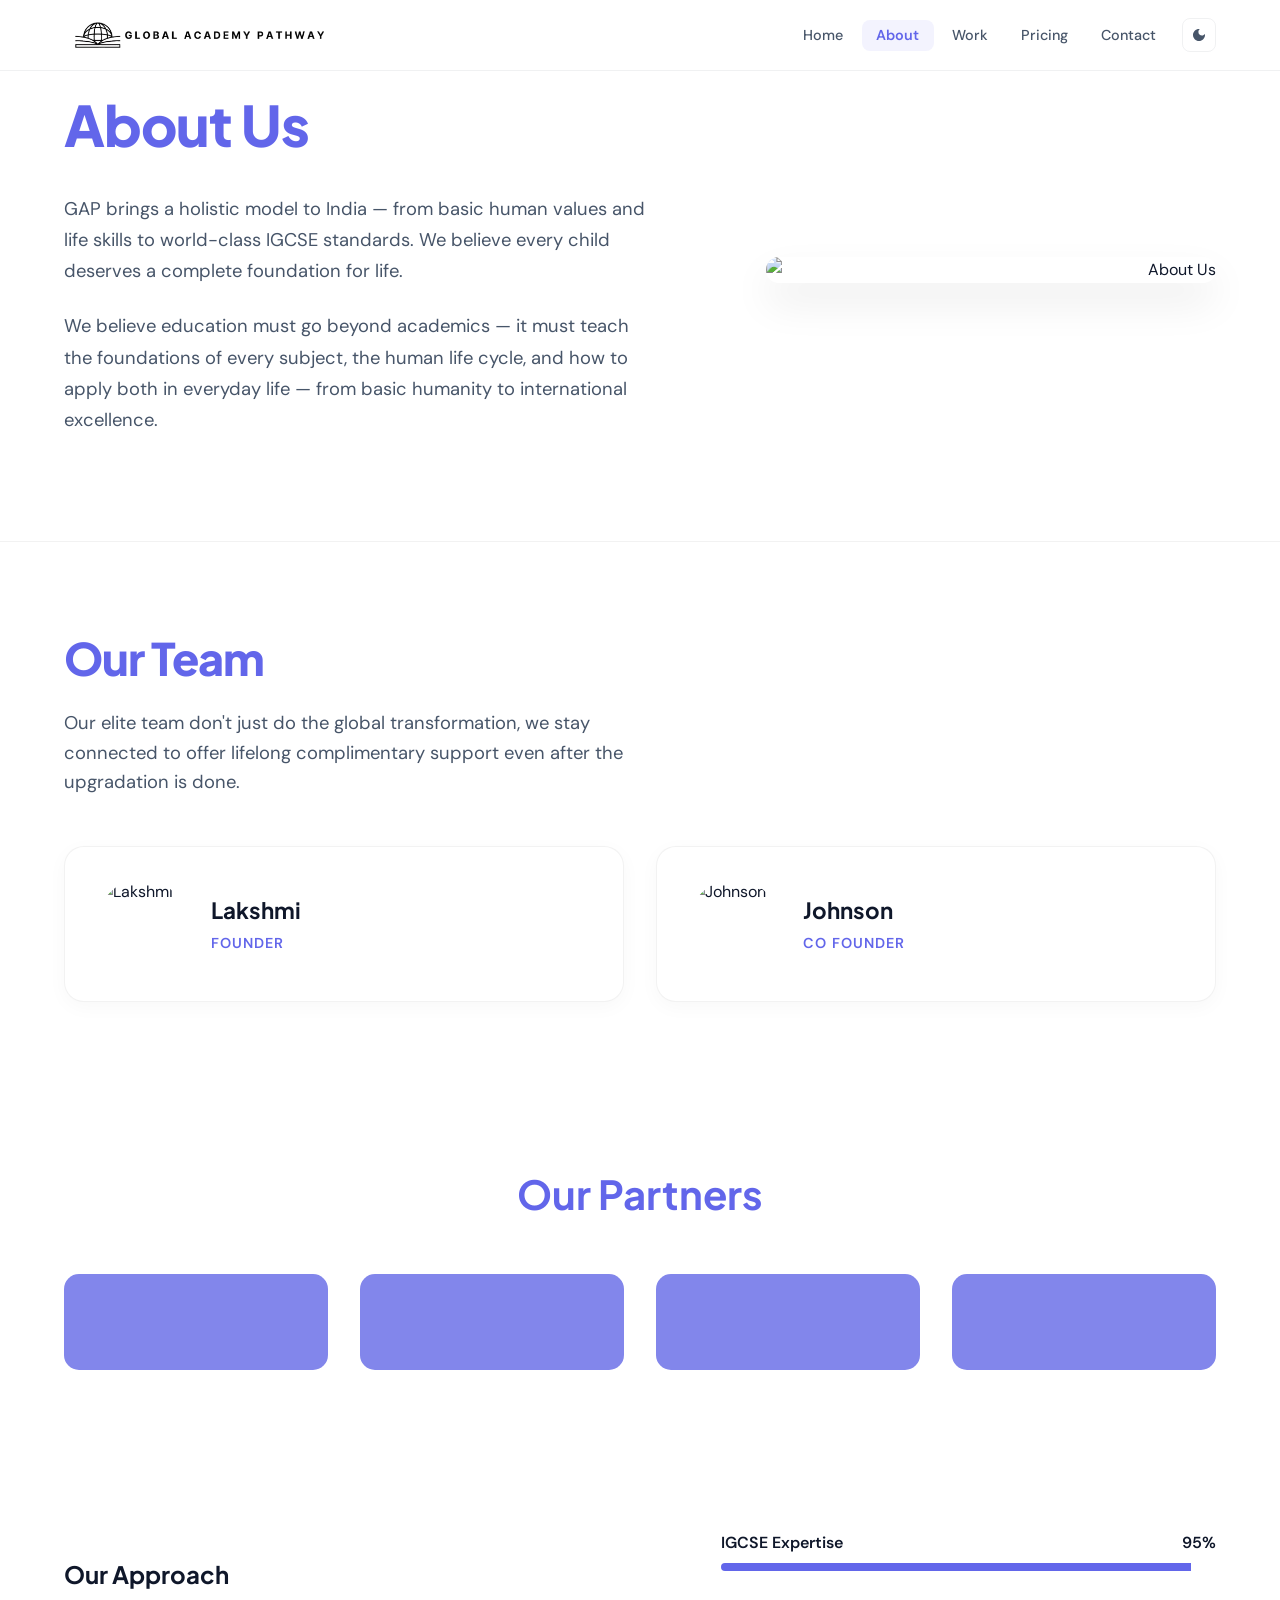
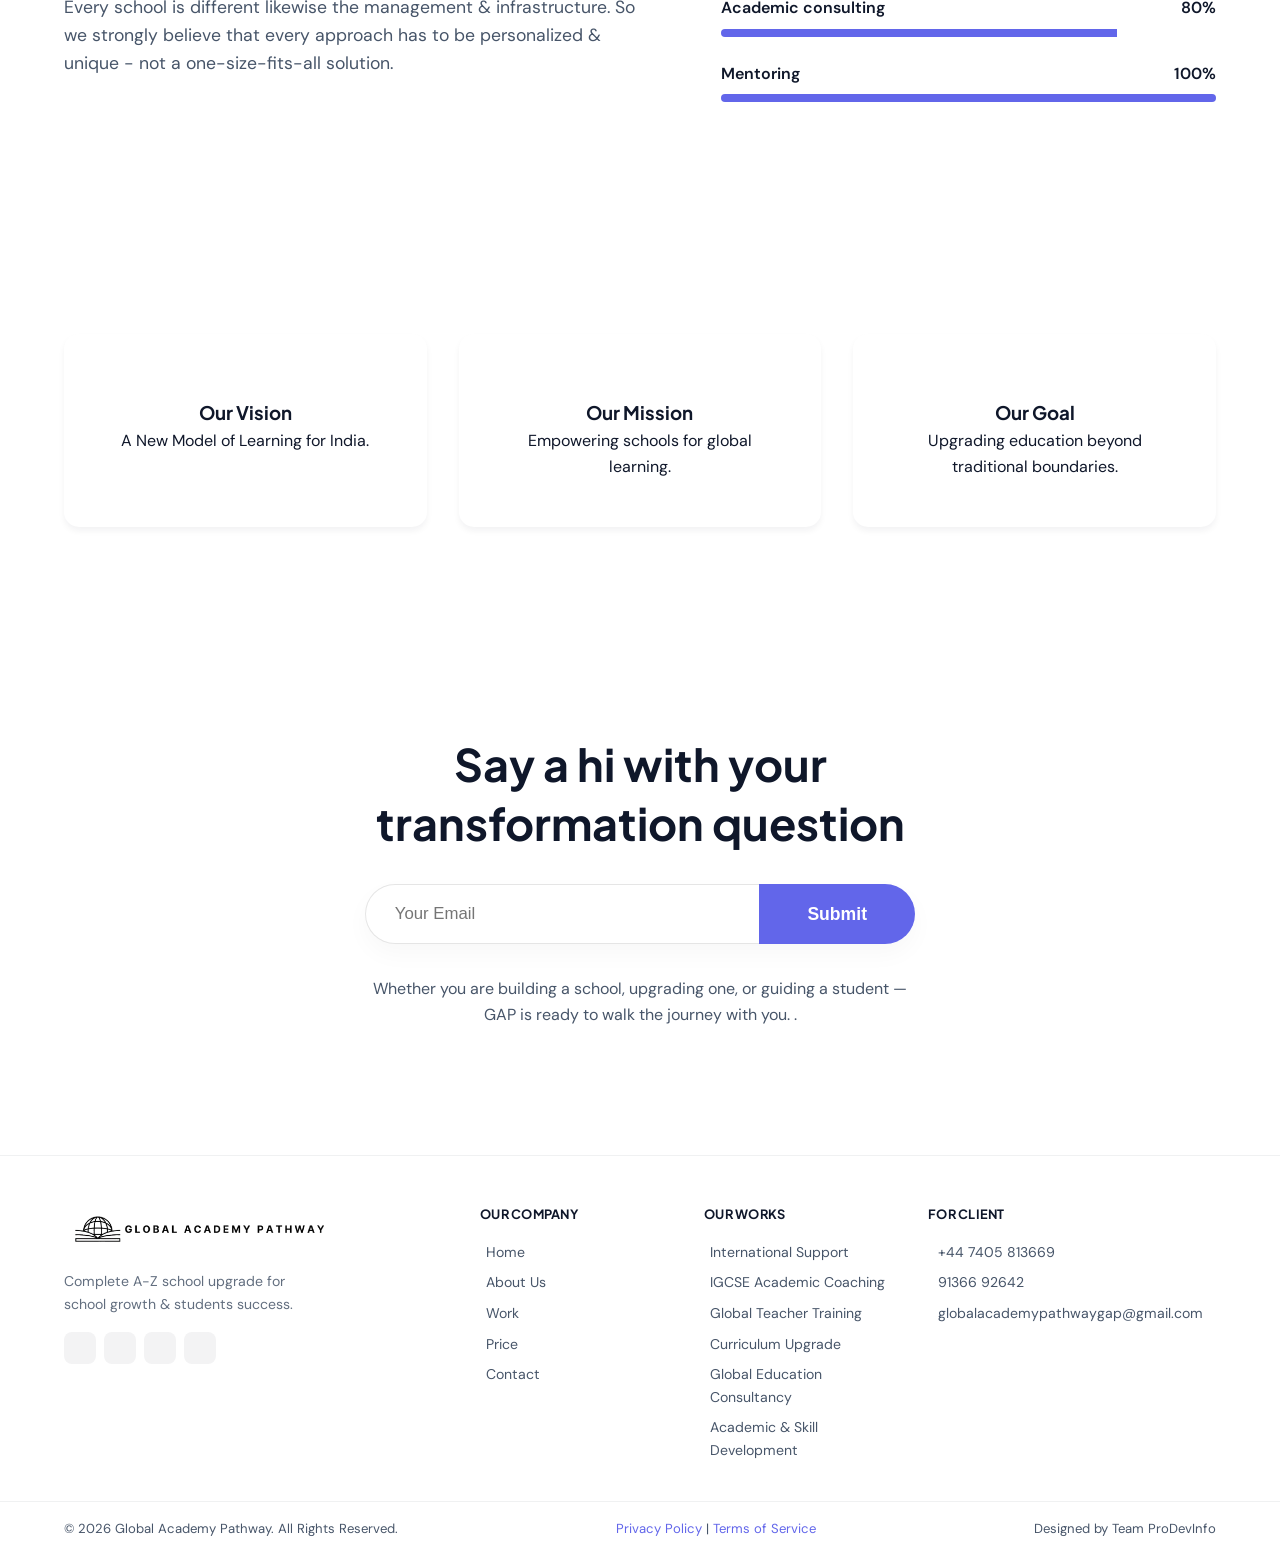
==== commit 5dbb5f00: "fix spacing issues" ====
--- a/about.html
+++ b/about.html
@@ -9,7 +9,9 @@
     <meta name="Description" content="How to start a IGCSE school in India">
     <link rel="preconnect" href="https://fonts.googleapis.com">
     <link rel="preconnect" href="https://fonts.gstatic.com" crossorigin>
-    <link href="https://fonts.googleapis.com/css2?family=DM+Sans:opsz,wght@9..40,300;9..40,400;9..40,500;9..40,600;9..40,700&family=Plus+Jakarta+Sans:wght@400;500;600;700;800&display=swap" rel="stylesheet">
+    <link
+        href="https://fonts.googleapis.com/css2?family=DM+Sans:opsz,wght@9..40,300;9..40,400;9..40,500;9..40,600;9..40,700&family=Plus+Jakarta+Sans:wght@400;500;600;700;800&display=swap"
+        rel="stylesheet">
     <script src="https://unpkg.com/@phosphor-icons/web"></script>
     <link rel="stylesheet" href="style.css">
     <style>
@@ -17,6 +19,11 @@
             padding: 8rem 0 4rem;
             background-color: var(--secondary);
             text-align: center;
+        }
+
+        .about-hero-section {
+            padding-top: 10rem;
+            padding-bottom: 6rem;
         }
 
         .page-header h1 {
@@ -174,6 +181,11 @@
             .subscribe-title {
                 font-size: 2.2rem !important;
             }
+
+            .about-hero-section {
+                padding-top: 6.5rem;
+                padding-bottom: 3.5rem;
+            }
         }
 
         @media (max-width: 576px) {
@@ -191,6 +203,11 @@
                 box-shadow: none;
                 background: transparent;
                 gap: 1rem;
+            }
+
+            .about-hero-section {
+                padding-top: 5.5rem;
+                padding-bottom: 3rem;
             }
 
             .subscribe-input {
@@ -229,10 +246,12 @@
             <div class="header-right">
                 <button class="theme-toggle" aria-label="Toggle Theme" id="theme-toggle">
                     <svg class="moon-icon" viewBox="0 0 24 24">
-                        <path d="M12 3c-4.97 0-9 4.03-9 9s4.03 9 9 9 9-4.03 9-9c0-.46-.04-.92-.1-1.36-.98 1.37-2.58 2.26-4.4 2.26-2.98 0-5.4-2.42-5.4-5.4 0-1.81.89-3.42 2.26-4.4-.44-.06-.9-.1-1.36-.1z" />
+                        <path
+                            d="M12 3c-4.97 0-9 4.03-9 9s4.03 9 9 9 9-4.03 9-9c0-.46-.04-.92-.1-1.36-.98 1.37-2.58 2.26-4.4 2.26-2.98 0-5.4-2.42-5.4-5.4 0-1.81.89-3.42 2.26-4.4-.44-.06-.9-.1-1.36-.1z" />
                     </svg>
                     <svg class="sun-icon" viewBox="0 0 24 24">
-                        <path d="M12 7c-2.76 0-5 2.24-5 5s2.24 5 5 5 5-2.24 5-5-2.24-5-5-5zM2 13h2c.55 0 1-.45 1-1s-.45-1-1-1H2c-.55 0-1 .45-1 1s.45 1 1 1zm18 0h2c.55 0 1-.45 1-1s-.45-1-1-1h-2c-.55 0-1 .45-1 1s.45 1 1 1zM11 2v2c0 .55.45 1 1 1s1-.45 1-1V2c0-.55-.45-1-1-1s-1 .45-1 1zm0 18v2c0 .55.45 1 1 1s1-.45 1-1v-2c0-.55-.45-1-1-1s-1 .45-1 1zM5.99 4.58c-.39-.39-1.03-.39-1.41 0s-.39 1.03 0 1.41l1.06 1.06c.39.39 1.03.39 1.41 0s.39-1.03 0-1.41L5.99 4.58zm12.37 12.37c-.39-.39-1.03-.39-1.41 0s-.39 1.03 0 1.41l1.06 1.06c.39.39 1.03.39 1.41 0s.39-1.03 0-1.41l-1.06-1.06zm-12.37 2.48l1.06-1.06c.39-.39.39-1.03 0-1.41s-1.03-.39-1.41 0l-1.06 1.06c-.39.39-.39 1.03 0 1.41s1.02.39 1.41 0zm13.43-13.43l1.06-1.06c.39-.39.39-1.03 0-1.41s-1.03-.39-1.41 0l-1.06 1.06c-.39.39-.39 1.03 0 1.41s1.03.39 1.41 0z" />
+                        <path
+                            d="M12 7c-2.76 0-5 2.24-5 5s2.24 5 5 5 5-2.24 5-5-2.24-5-5-5zM2 13h2c.55 0 1-.45 1-1s-.45-1-1-1H2c-.55 0-1 .45-1 1s.45 1 1 1zm18 0h2c.55 0 1-.45 1-1s-.45-1-1-1h-2c-.55 0-1 .45-1 1s.45 1 1 1zM11 2v2c0 .55.45 1 1 1s1-.45 1-1V2c0-.55-.45-1-1-1s-1 .45-1 1zm0 18v2c0 .55.45 1 1 1s1-.45 1-1v-2c0-.55-.45-1-1-1s-1 .45-1 1zM5.99 4.58c-.39-.39-1.03-.39-1.41 0s-.39 1.03 0 1.41l1.06 1.06c.39.39 1.03.39 1.41 0s.39-1.03 0-1.41L5.99 4.58zm12.37 12.37c-.39-.39-1.03-.39-1.41 0s-.39 1.03 0 1.41l1.06 1.06c.39.39 1.03.39 1.41 0s.39-1.03 0-1.41l-1.06-1.06zm-12.37 2.48l1.06-1.06c.39-.39.39-1.03 0-1.41s-1.03-.39-1.41 0l-1.06 1.06c-.39.39-.39 1.03 0 1.41s1.02.39 1.41 0zm13.43-13.43l1.06-1.06c.39-.39.39-1.03 0-1.41s-1.03-.39-1.41 0l-1.06 1.06c-.39.39-.39 1.03 0 1.41s1.03.39 1.41 0z" />
                     </svg>
                 </button>
                 <button class="menu-toggle" aria-label="Toggle navigation">
@@ -243,8 +262,8 @@
     </header>
 
     <!-- About Hero Section -->
-    <section class="content-section"
-        style="padding-top: 10rem; padding-bottom: 6rem; background: linear-gradient(135deg, var(--background) 0%, var(--secondary) 100%); border-bottom: 1px solid rgba(0,0,0,0.05);">
+    <section class="content-section about-hero-section"
+        style="background: linear-gradient(135deg, var(--background) 0%, var(--secondary) 100%); border-bottom: 1px solid rgba(0,0,0,0.05);">
         <div class="container about-grid">
             <div class="about-text" style="text-align: left;">
                 <h1 class="about-hero-title"
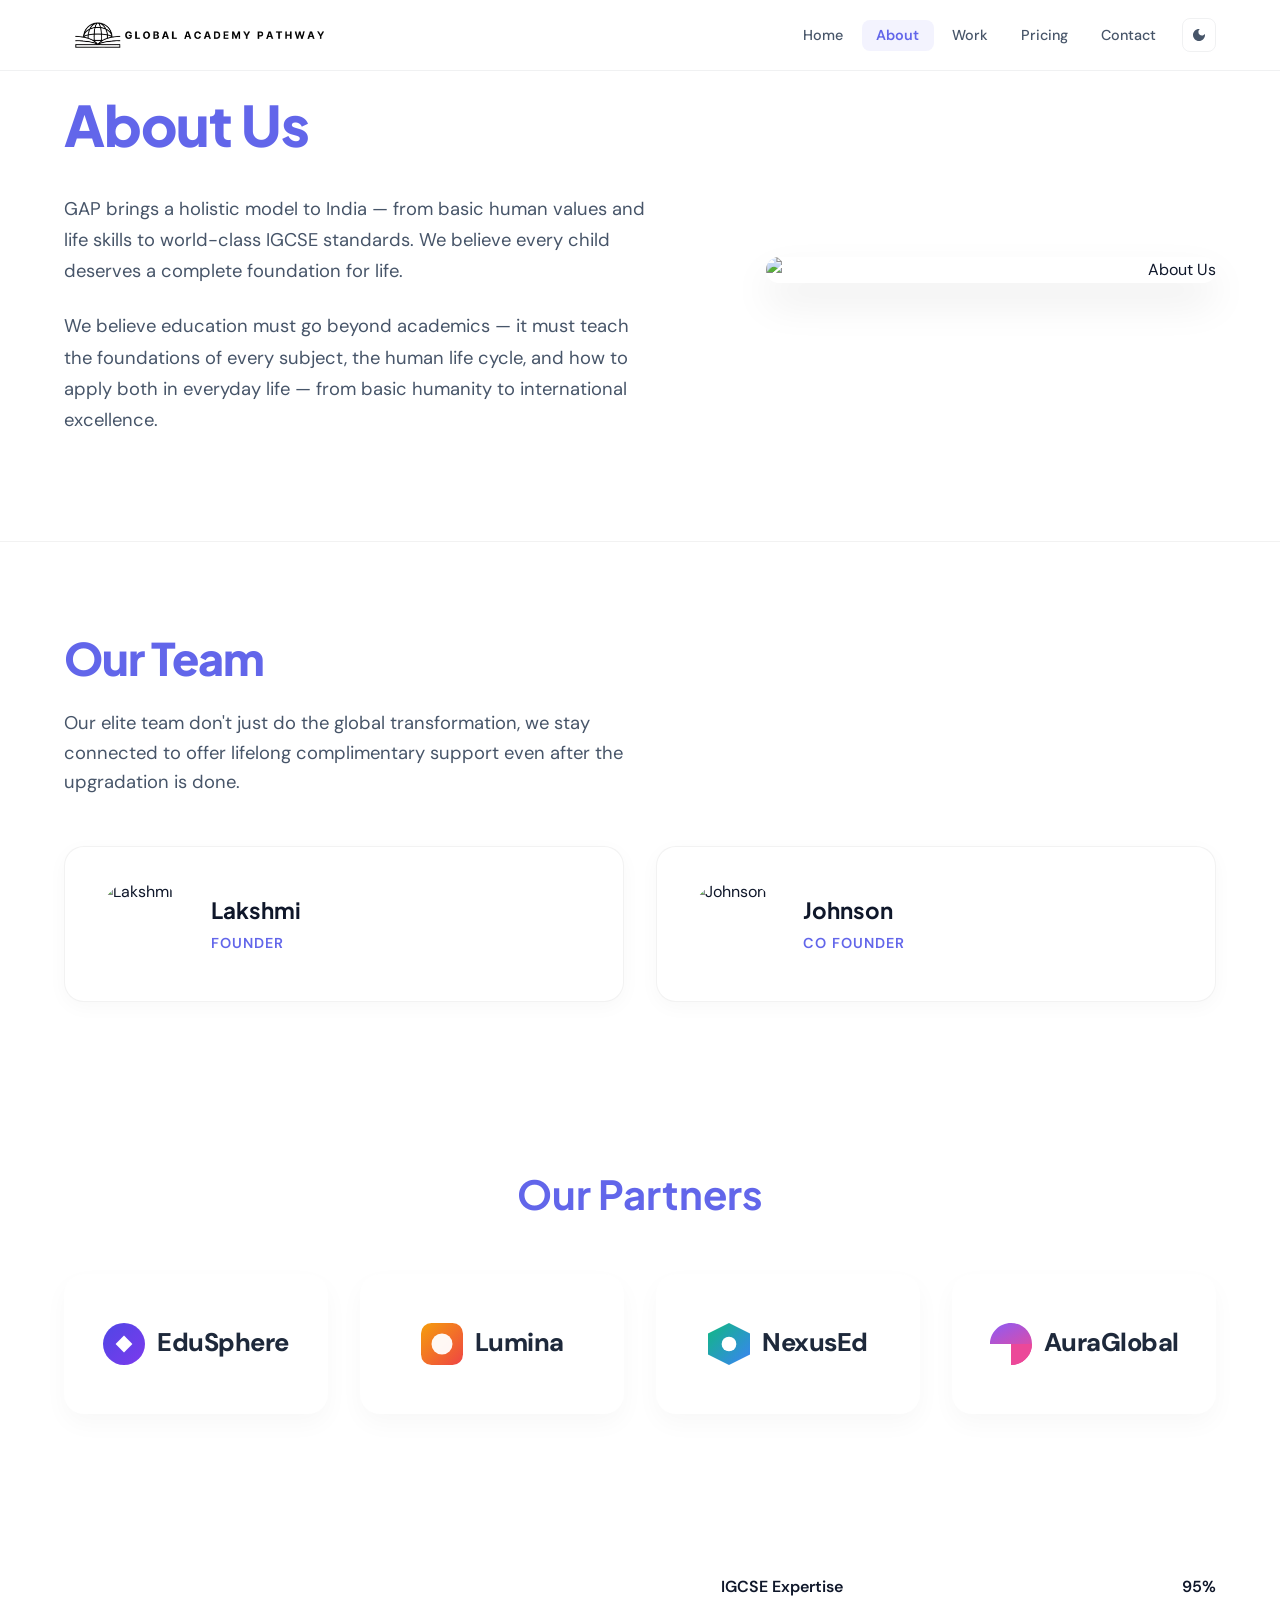
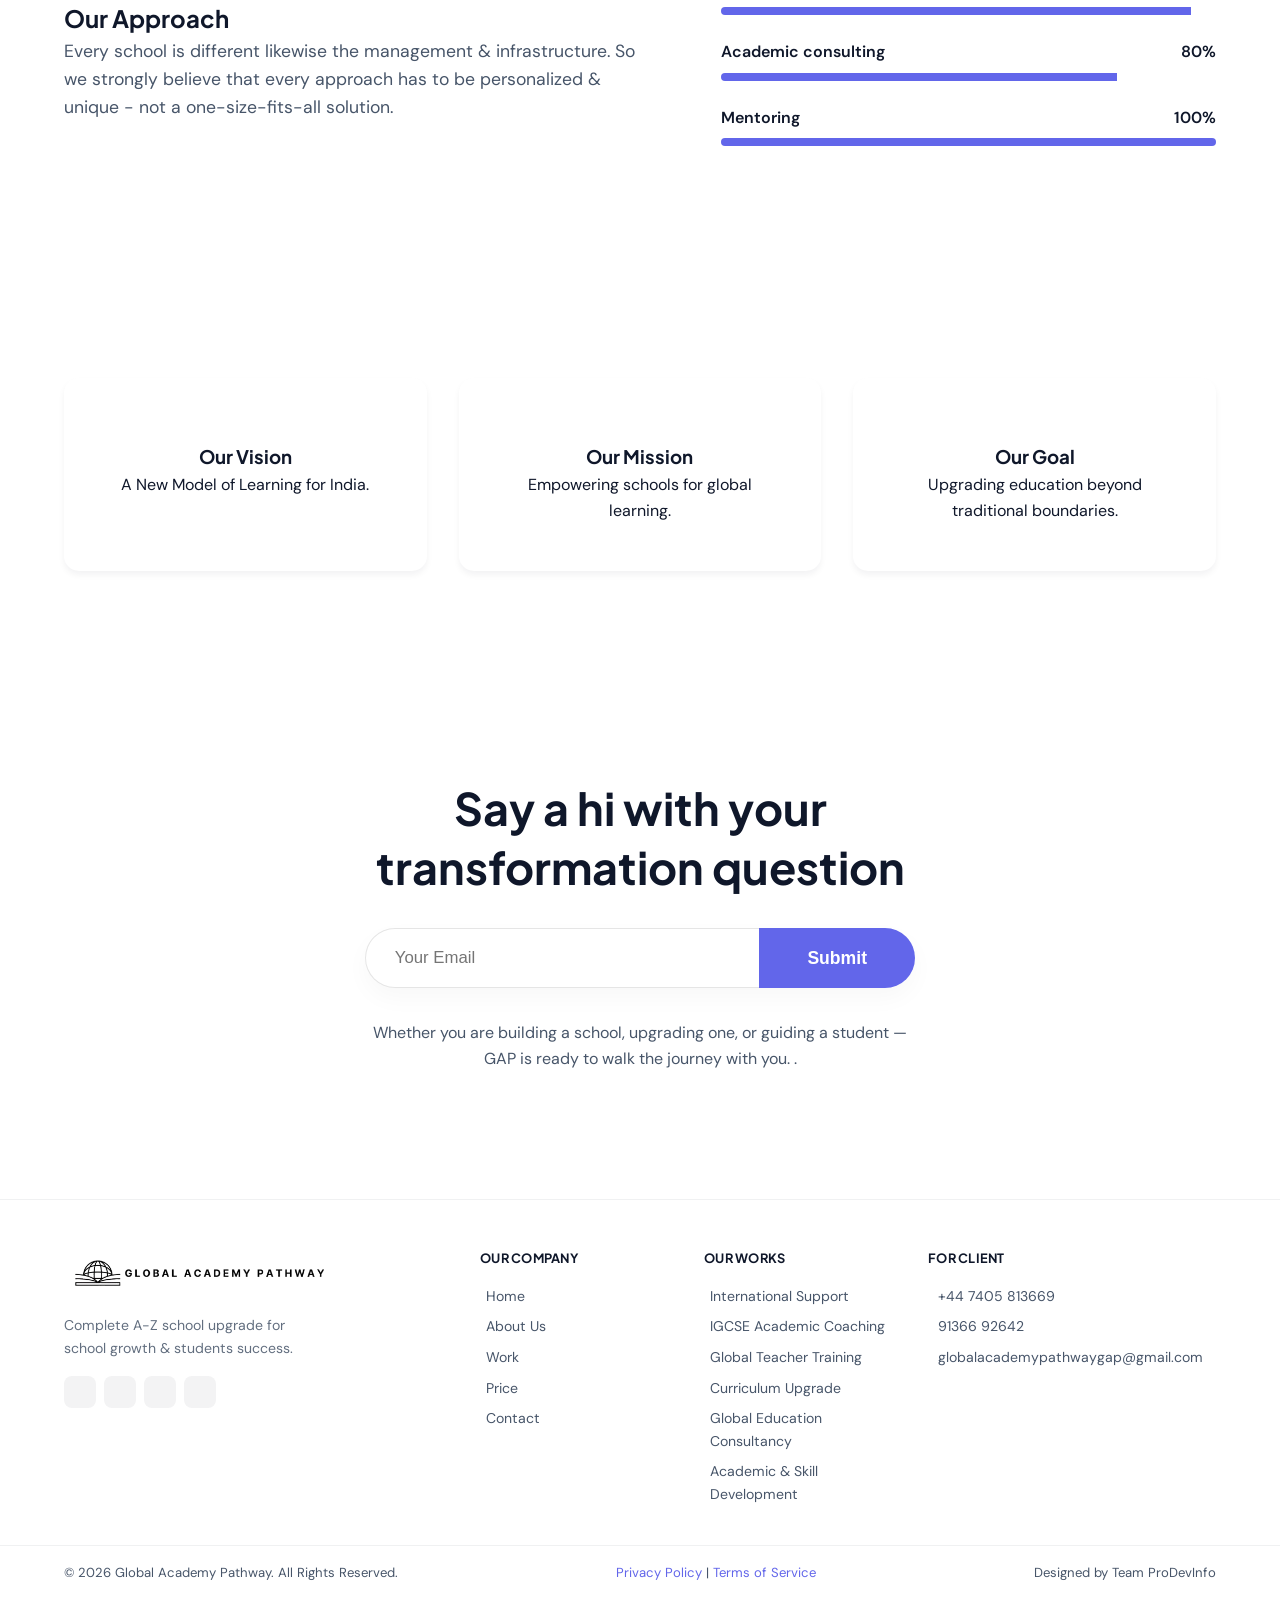
==== commit f2b25d6a: "partners section update" ====
--- a/about.html
+++ b/about.html
@@ -69,18 +69,24 @@
             border: 4px solid var(--secondary);
         }
 
-        .partner-card {
-            background: var(--primary-light);
-            color: var(--white);
-            padding: 3rem;
-            border-radius: 15px;
-            font-size: 3rem;
-            transition: var(--transition);
-        }
-
-        .partner-card:hover {
-            background: var(--primary);
-            transform: translateY(-5px);
+        .partner-logo {
+            display: flex;
+            align-items: center;
+            justify-content: center;
+            padding: 2.5rem;
+            background: var(--white);
+            border-radius: 20px;
+            box-shadow: 0 10px 25px rgba(0, 0, 0, 0.03);
+            transition: all 0.4s cubic-bezier(0.175, 0.885, 0.32, 1.275);
+            height: 140px;
+            border: 2px solid transparent;
+            cursor: pointer;
+        }
+
+        .partner-logo:hover {
+            box-shadow: 0 20px 40px rgba(98, 102, 234, 0.12);
+            transform: translateY(-8px) scale(1.02);
+            border-color: rgba(98, 102, 234, 0.1);
         }
 
         .progress-item {
@@ -111,6 +117,13 @@
             padding: 3rem;
             border-radius: 15px;
             box-shadow: var(--shadow-sm);
+            display: block;
+            transition: transform 0.3s ease, box-shadow 0.3s ease;
+        }
+
+        .vision-card:hover {
+            transform: translateY(-5px);
+            box-shadow: 0 10px 25px rgba(0, 0, 0, 0.08);
         }
 
         .vision-card i {
@@ -333,10 +346,66 @@
         <div class="container">
             <h2 style="text-align: center; color: var(--primary); font-size: 2.5rem;">Our Partners</h2>
             <div class="partner-grid">
-                <div class="partner-card"><i class="ph ph-buildings"></i></div>
-                <div class="partner-card"><i class="ph ph-shield-check"></i></div>
-                <div class="partner-card"><i class="ph ph-lightning"></i></div>
-                <div class="partner-card"><i class="ph ph-plant"></i></div>
+                <div class="partner-logo">
+                    <div style="display: flex; align-items: center; gap: 0.75rem; font-weight: 800; font-size: 1.6rem; color: #1e293b; letter-spacing: -0.5px;">
+                        <svg width="42" height="42" viewBox="0 0 40 40" fill="none" xmlns="http://www.w3.org/2000/svg">
+                            <circle cx="20" cy="20" r="20" fill="url(#paint0_linear)"/>
+                            <path d="M12 20L20 12L28 20L20 28L12 20Z" fill="white"/>
+                            <defs>
+                                <linearGradient id="paint0_linear" x1="0" y1="0" x2="40" y2="40" gradientUnits="userSpaceOnUse">
+                                    <stop stop-color="#4F46E5"/>
+                                    <stop offset="1" stop-color="#7C3AED"/>
+                                </linearGradient>
+                            </defs>
+                        </svg>
+                        EduSphere
+                    </div>
+                </div>
+                <div class="partner-logo">
+                    <div style="display: flex; align-items: center; gap: 0.75rem; font-weight: 800; font-size: 1.6rem; color: #1e293b; letter-spacing: -0.5px;">
+                        <svg width="42" height="42" viewBox="0 0 40 40" fill="none" xmlns="http://www.w3.org/2000/svg">
+                            <rect width="40" height="40" rx="10" fill="url(#paint1_linear)"/>
+                            <circle cx="20" cy="20" r="10" fill="white" fill-opacity="0.95"/>
+                            <defs>
+                                <linearGradient id="paint1_linear" x1="0" y1="0" x2="40" y2="40" gradientUnits="userSpaceOnUse">
+                                    <stop stop-color="#F59E0B"/>
+                                    <stop offset="1" stop-color="#EF4444"/>
+                                </linearGradient>
+                            </defs>
+                        </svg>
+                        Lumina
+                    </div>
+                </div>
+                <div class="partner-logo">
+                    <div style="display: flex; align-items: center; gap: 0.75rem; font-weight: 800; font-size: 1.6rem; color: #1e293b; letter-spacing: -0.5px;">
+                        <svg width="42" height="42" viewBox="0 0 40 40" fill="none" xmlns="http://www.w3.org/2000/svg">
+                            <path d="M20 0L40 10V30L20 40L0 30V10L20 0Z" fill="url(#paint2_linear)"/>
+                            <circle cx="20" cy="20" r="7" fill="white"/>
+                            <defs>
+                                <linearGradient id="paint2_linear" x1="0" y1="0" x2="40" y2="40" gradientUnits="userSpaceOnUse">
+                                    <stop stop-color="#10B981"/>
+                                    <stop offset="1" stop-color="#3B82F6"/>
+                                </linearGradient>
+                            </defs>
+                        </svg>
+                        NexusEd
+                    </div>
+                </div>
+                <div class="partner-logo">
+                    <div style="display: flex; align-items: center; gap: 0.75rem; font-weight: 800; font-size: 1.6rem; color: #1e293b; letter-spacing: -0.5px;">
+                        <svg width="42" height="42" viewBox="0 0 40 40" fill="none" xmlns="http://www.w3.org/2000/svg">
+                            <path d="M0 20C0 8.95431 8.95431 0 20 0C31.0457 0 40 8.95431 40 20C40 31.0457 31.0457 40 20 40V20H0Z" fill="url(#paint3_linear)"/>
+                            <path d="M40 20C40 31.0457 31.0457 40 20 40V20H40Z" fill="#EC4899"/>
+                            <defs>
+                                <linearGradient id="paint3_linear" x1="0" y1="0" x2="20" y2="40" gradientUnits="userSpaceOnUse">
+                                    <stop stop-color="#8B5CF6"/>
+                                    <stop offset="1" stop-color="#EC4899"/>
+                                </linearGradient>
+                            </defs>
+                        </svg>
+                        AuraGlobal
+                    </div>
+                </div>
             </div>
         </div>
     </section>
@@ -376,21 +445,21 @@
     <section class="content-section" style="background-color: var(--white);">
         <div class="container">
             <div class="vision-grid">
-                <div class="vision-card">
+                <a href="#" class="vision-card">
                     <i class="ph-fill ph-lightbulb"></i>
                     <h3>Our Vision</h3>
                     <p>A New Model of Learning for India.</p>
-                </div>
-                <div class="vision-card">
+                </a>
+                <a href="#" class="vision-card">
                     <i class="ph-fill ph-arrows-clockwise"></i>
                     <h3>Our Mission</h3>
                     <p>Empowering schools for global learning.</p>
-                </div>
-                <div class="vision-card">
+                </a>
+                <a href="#" class="vision-card">
                     <i class="ph-fill ph-target"></i>
                     <h3>Our Goal</h3>
                     <p>Upgrading education beyond traditional boundaries.</p>
-                </div>
+                </a>
             </div>
         </div>
     </section>
